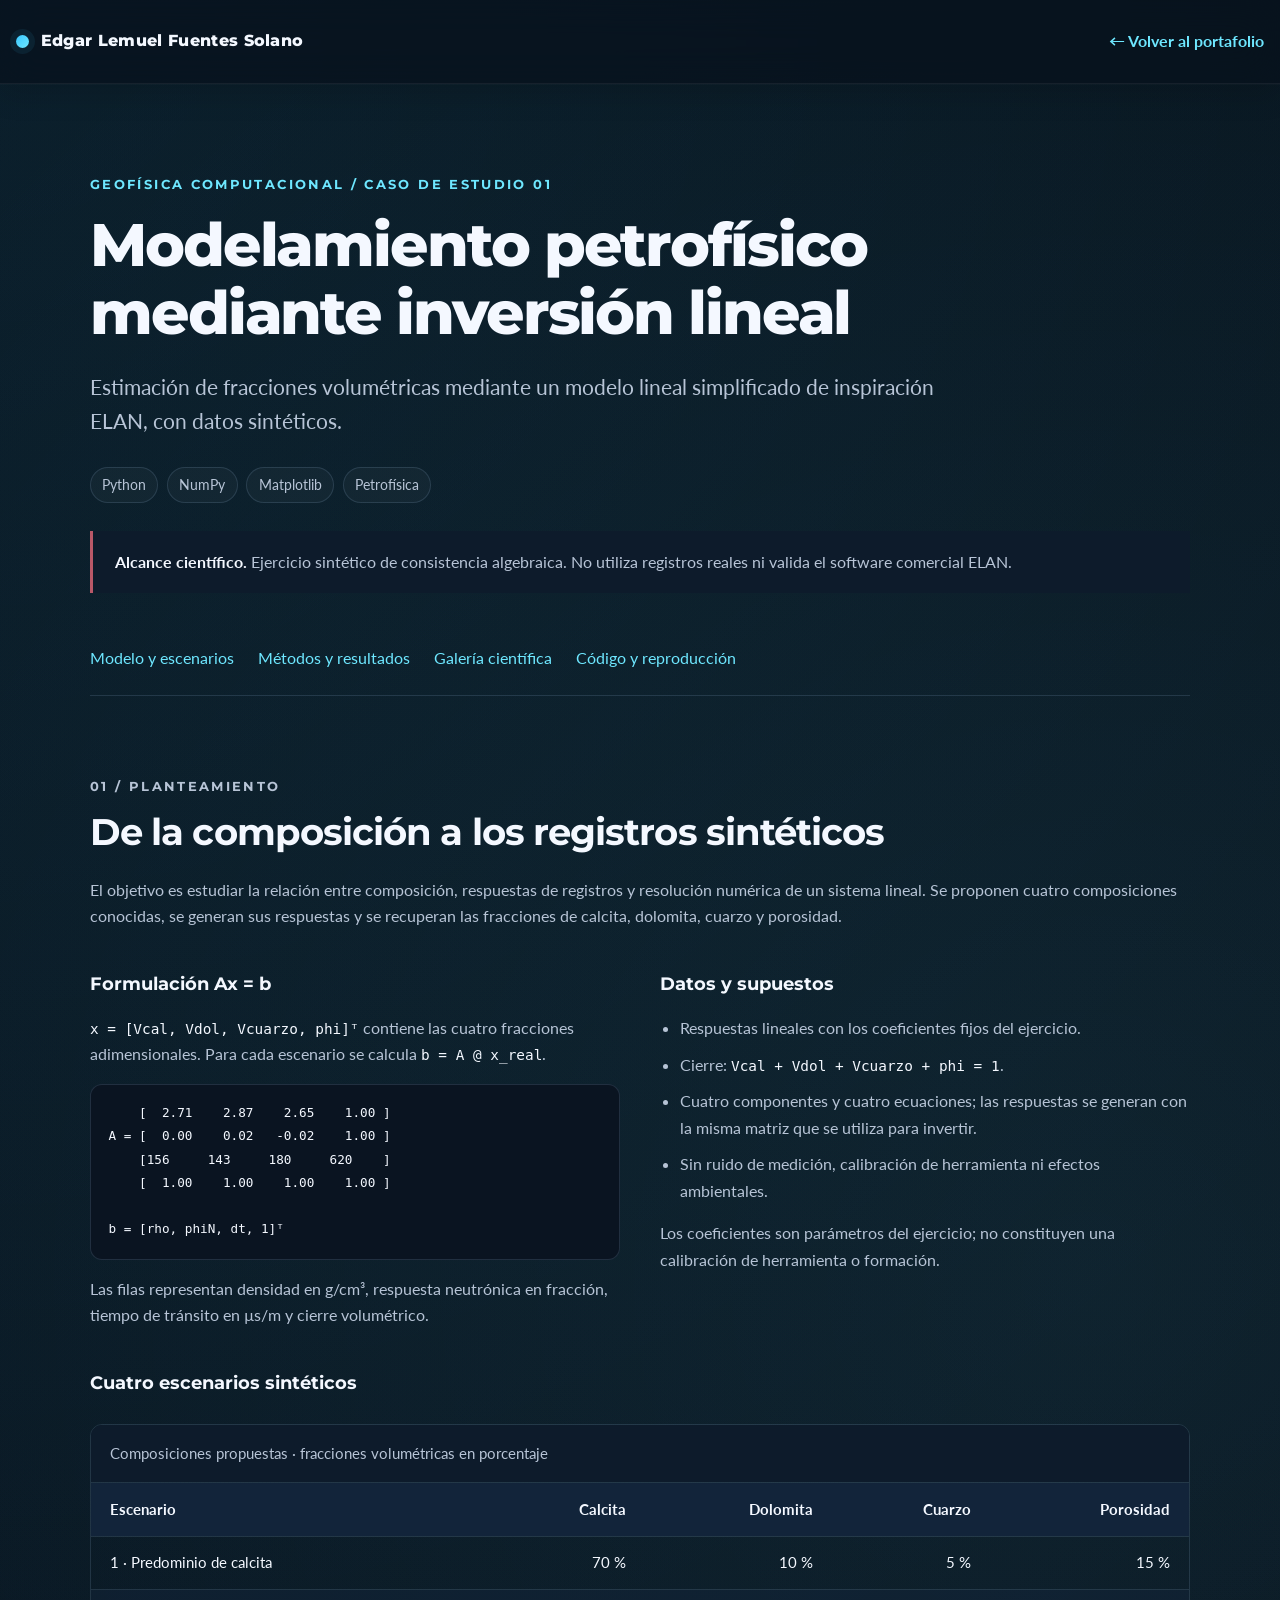
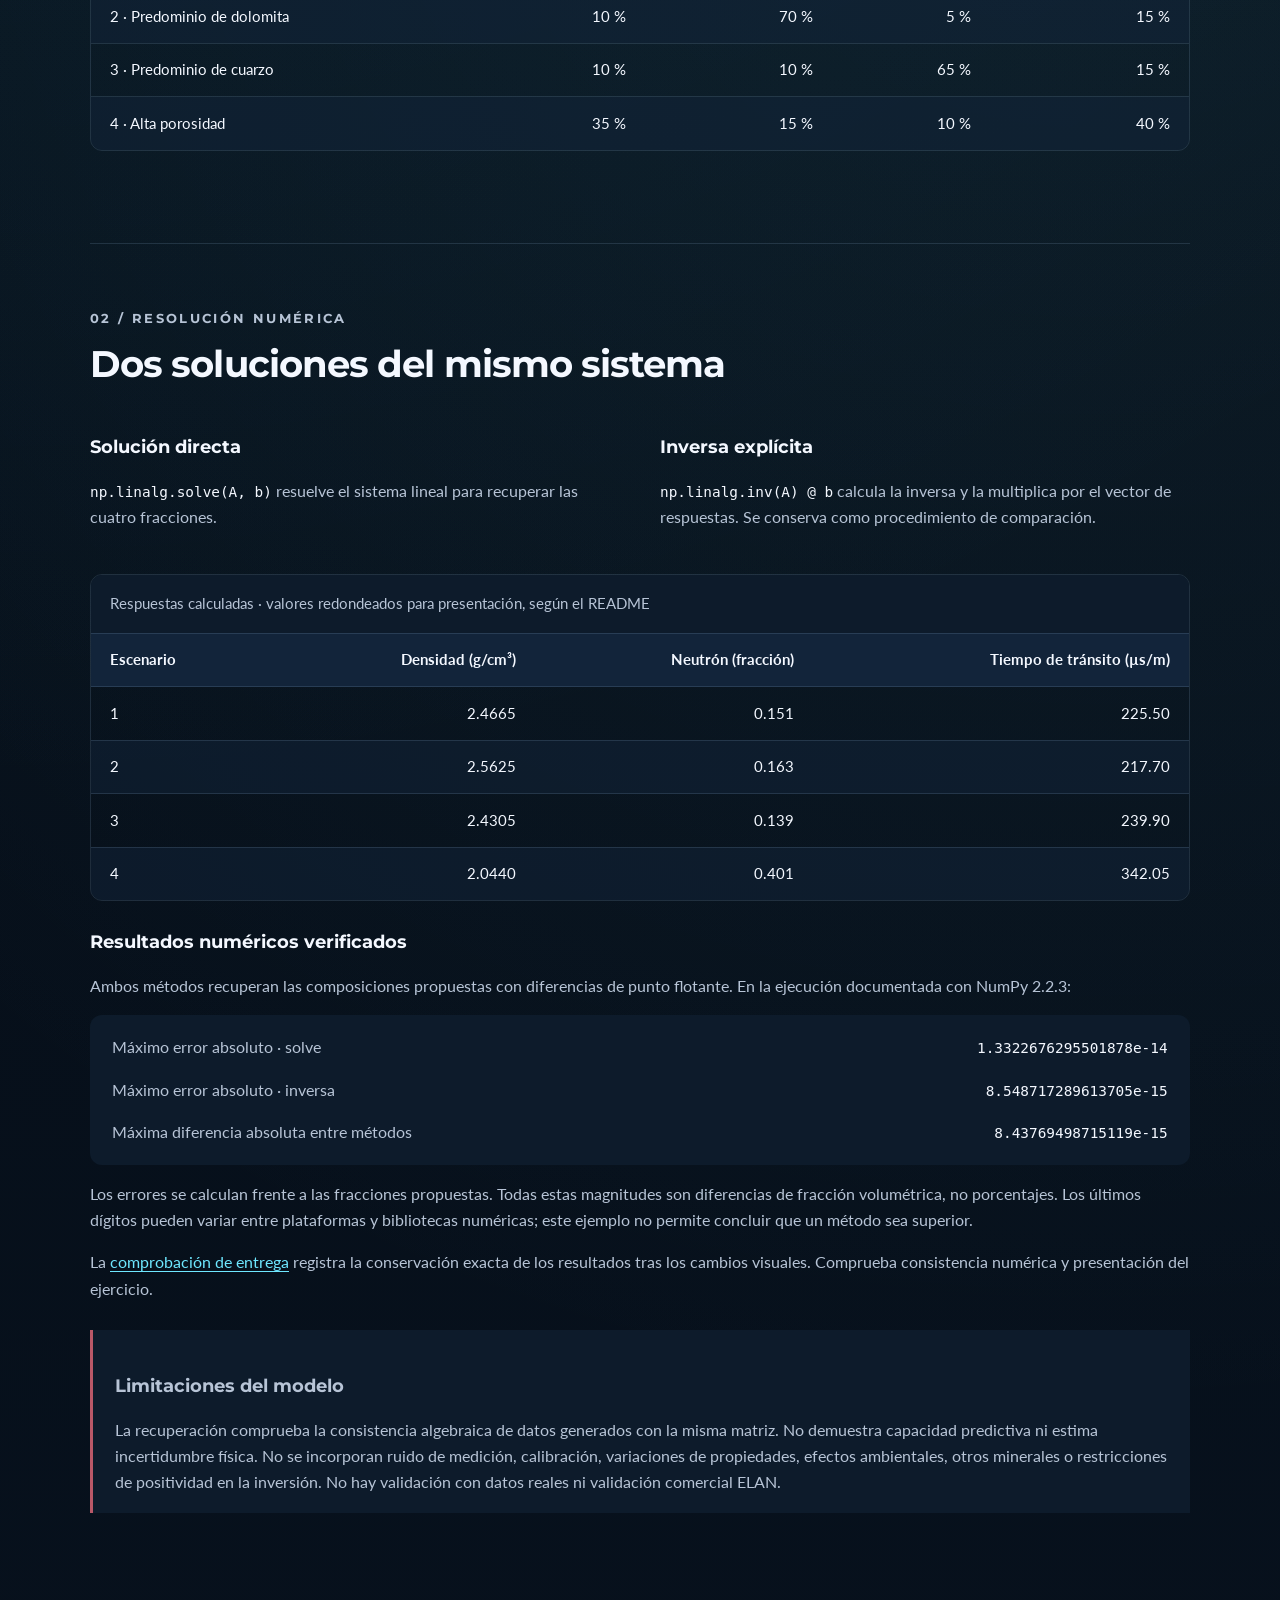
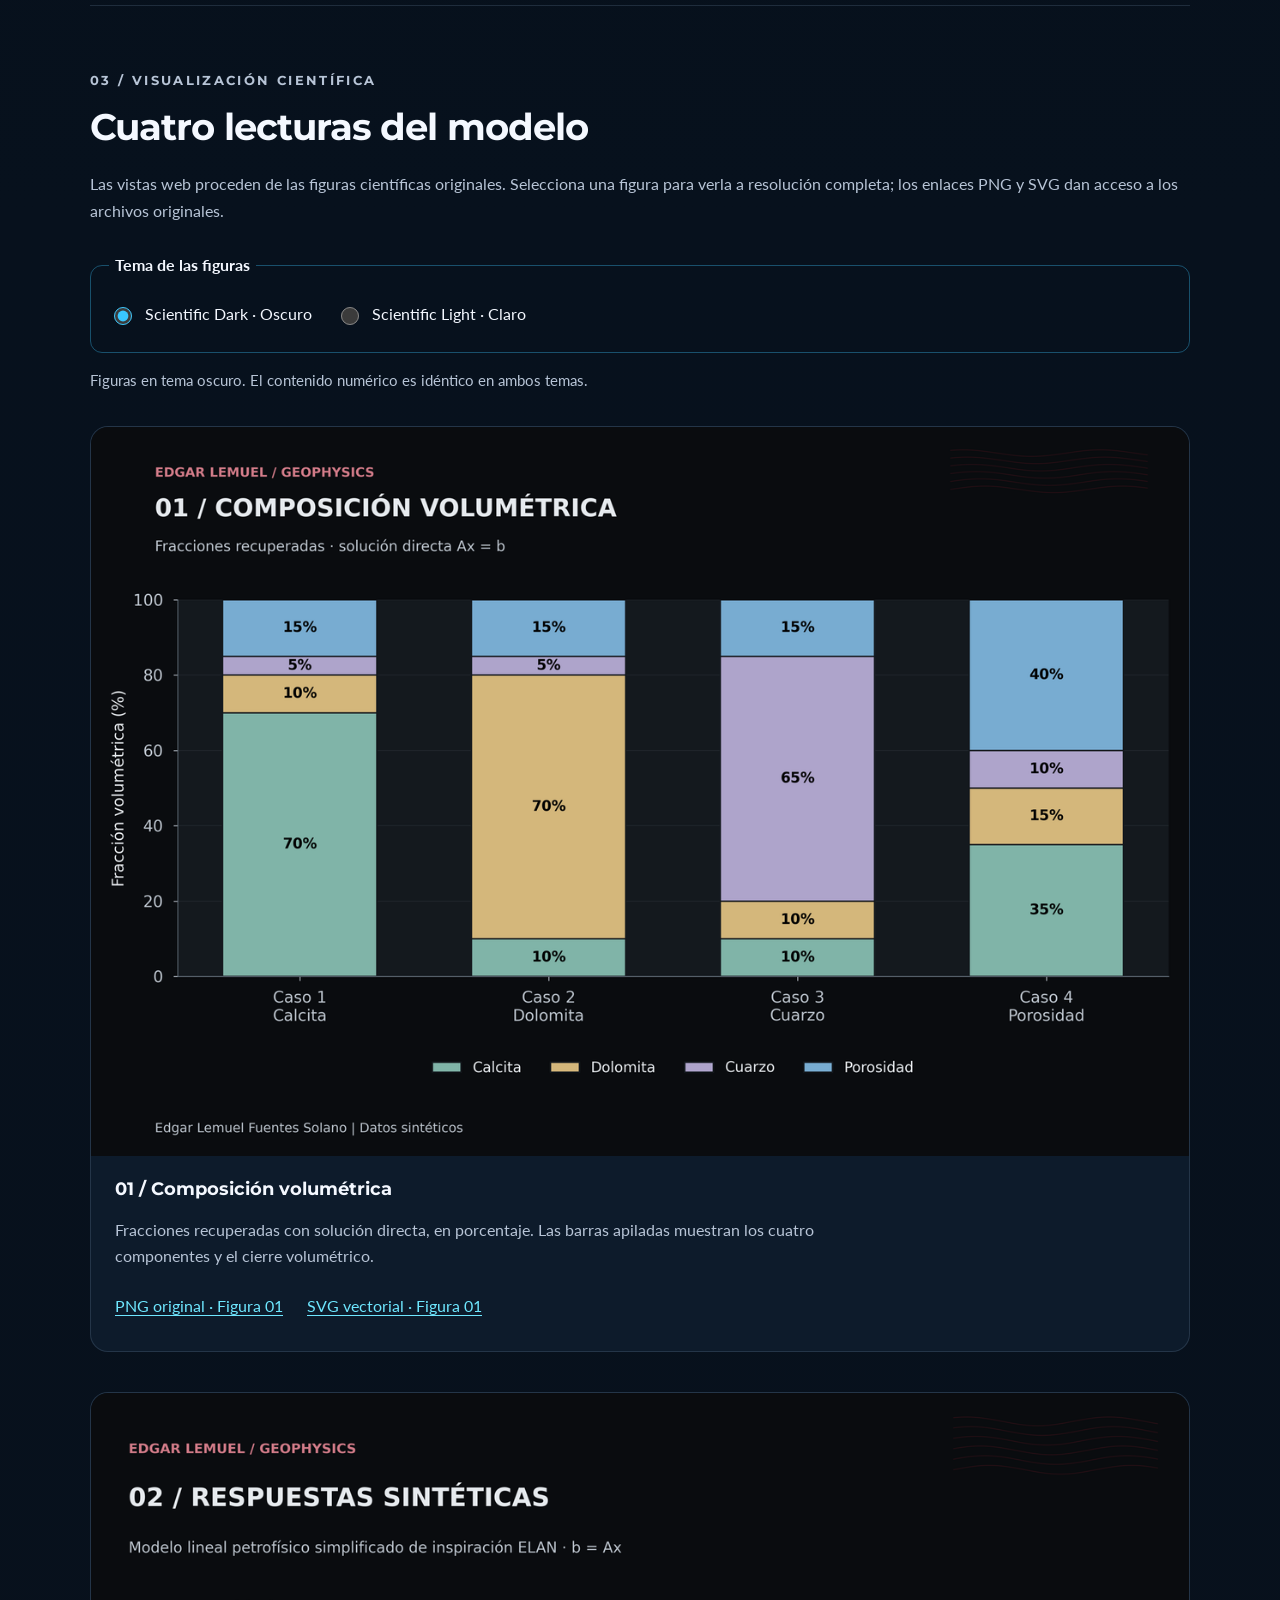
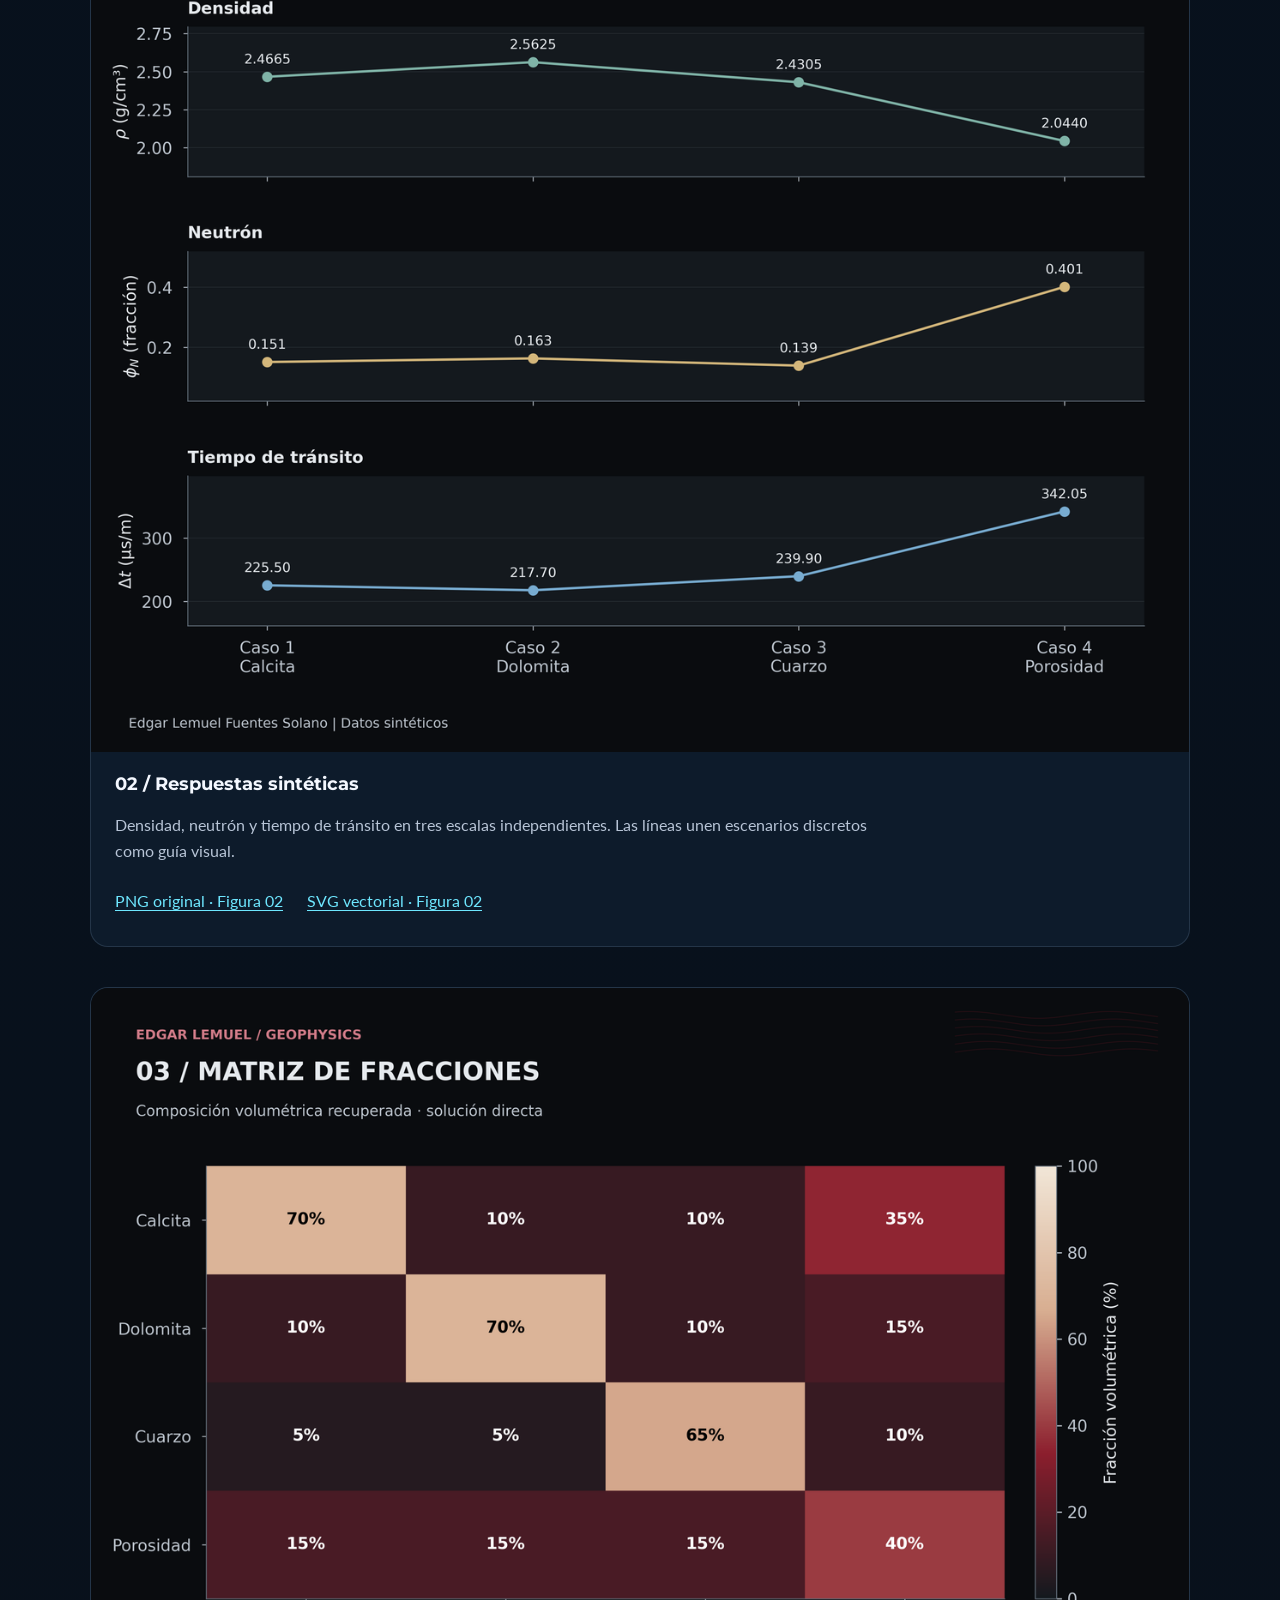
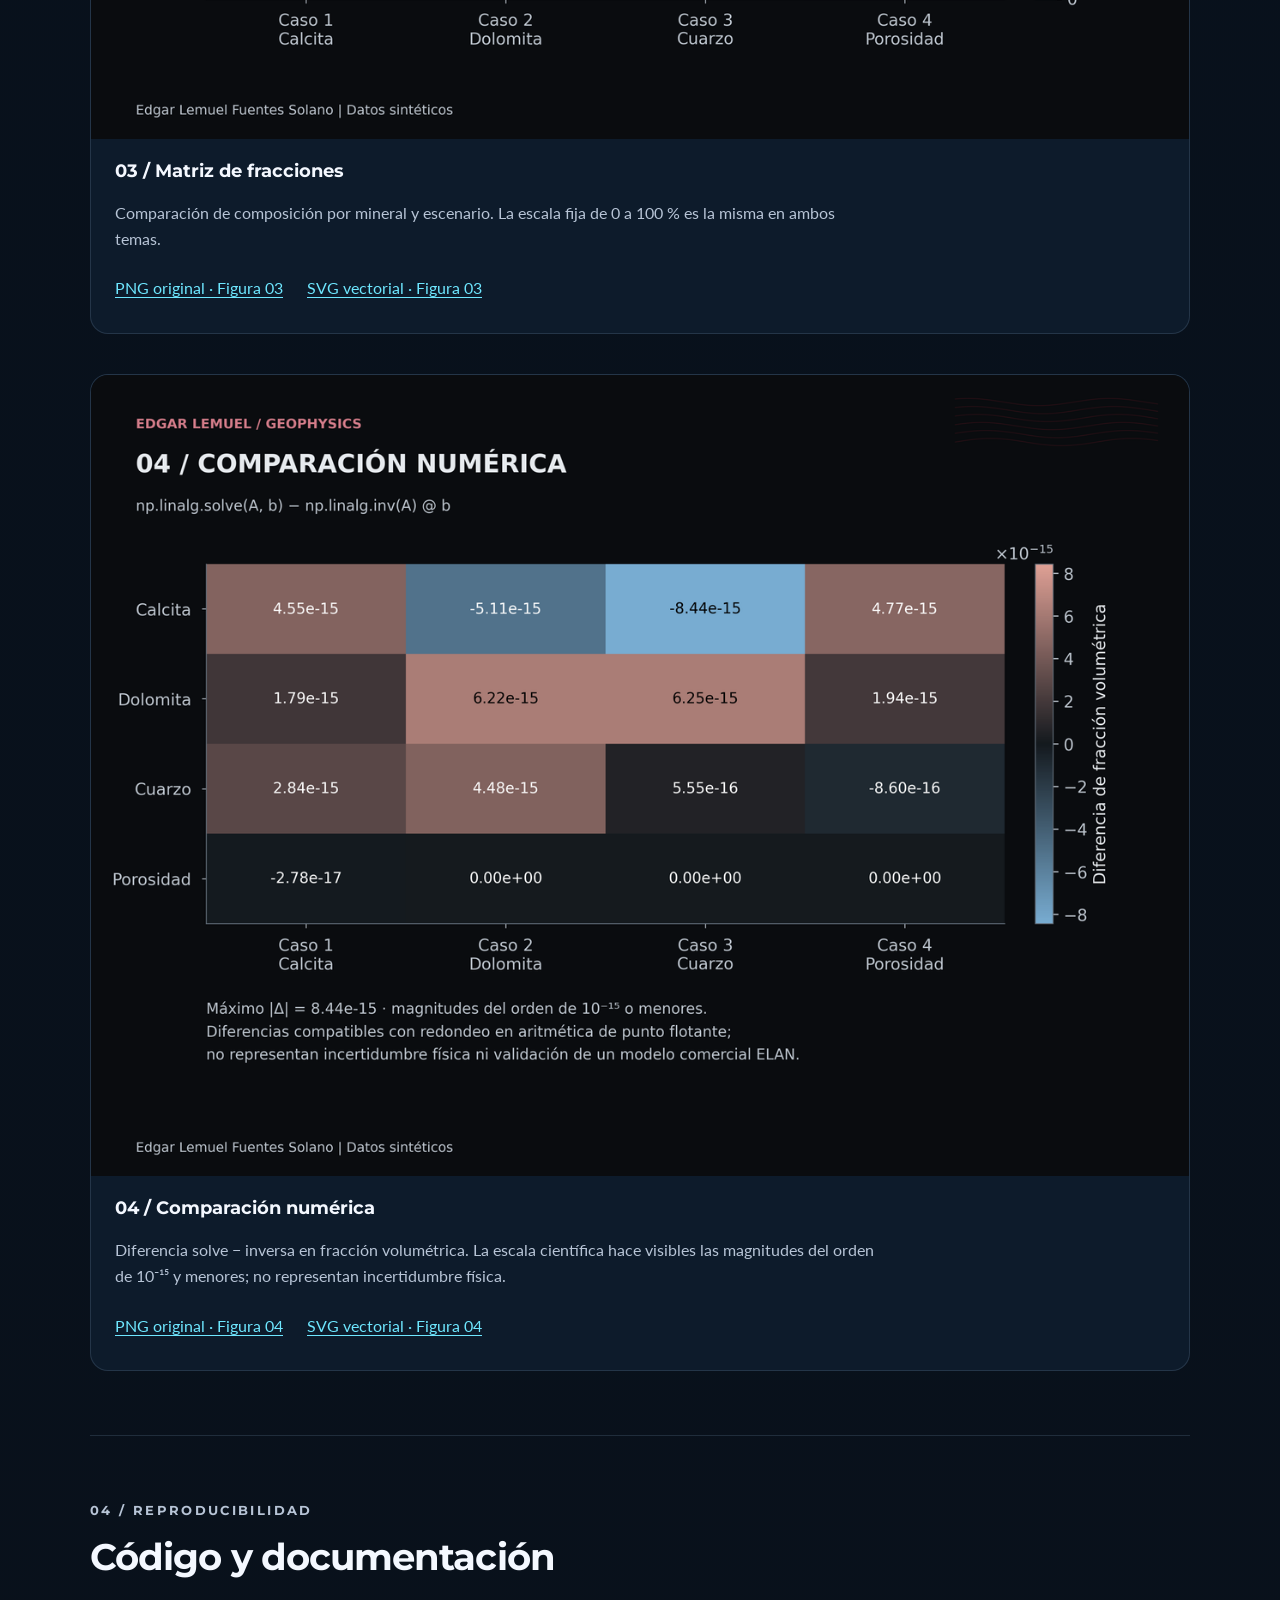
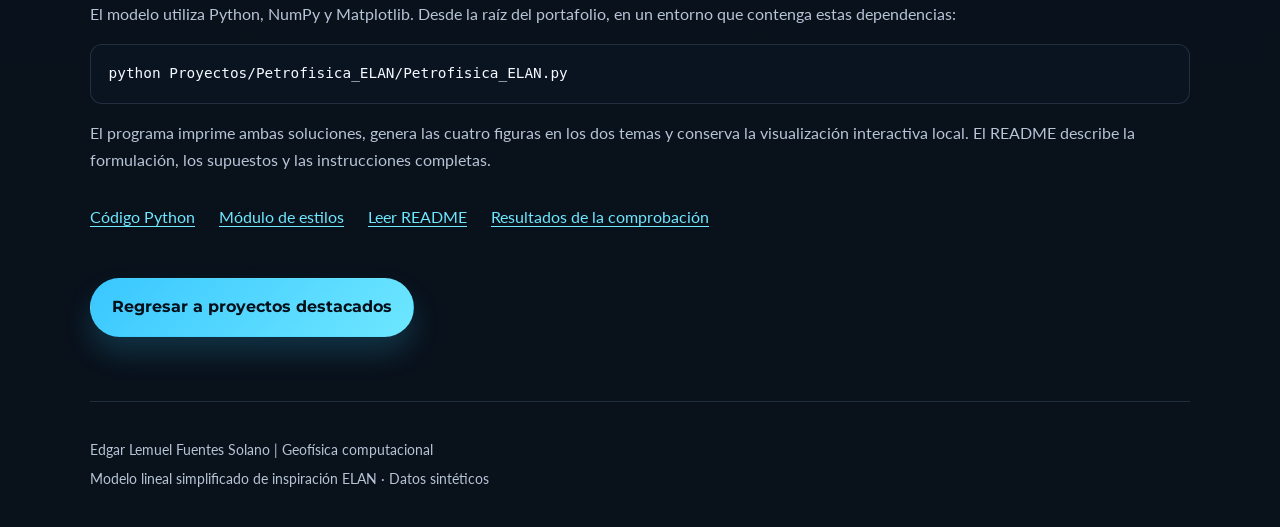
==== Proyectos/Petrofisica_ELAN/index.html @ 55cde48b "Publicacion inicial del portafolio profesional" ====
<!DOCTYPE html>
<html lang="es">
<head>
    <meta charset="UTF-8">
    <meta name="viewport" content="width=device-width, initial-scale=1.0">
    <meta name="description" content="Modelamiento petrofísico mediante inversión lineal por Edgar Lemuel Fuentes Solano: cuatro escenarios sintéticos, formulación Ax = b y comparación numérica en Python.">
    <title>Modelamiento petrofísico mediante inversión lineal | Edgar Lemuel</title>
    <link rel="preconnect" href="https://fonts.googleapis.com">
    <link rel="preconnect" href="https://fonts.gstatic.com" crossorigin>
    <link href="https://fonts.googleapis.com/css2?family=Lato:wght@400;700;900&amp;family=Montserrat:wght@500;600;700;800&amp;display=swap" rel="stylesheet">
    <link rel="stylesheet" href="../../style.css">
    <link rel="stylesheet" href="project.css">
    <script src="project.js" defer></script>
</head>
<body class="elan-page">
    <a class="elan-skip" href="#contenido">Saltar al contenido</a>
    <header class="site-header elan-header">
        <div class="site-header__inner">
            <a class="site-brand" href="../../index.html">Edgar Lemuel Fuentes Solano</a>
            <a class="elan-back" href="../../index.html#proyectos"><span aria-hidden="true">← </span>Volver al portafolio</a>
        </div>
    </header>
    <main id="contenido" class="elan-main" tabindex="-1">
        <section class="elan-intro" aria-labelledby="titulo-proyecto">
            <p class="section__eyebrow">Geofísica computacional / Caso de estudio 01</p>
            <h1 id="titulo-proyecto">Modelamiento petrofísico mediante inversión lineal</h1>
            <p class="elan-lead">Estimación de fracciones volumétricas mediante un modelo lineal simplificado de inspiración ELAN, con datos sintéticos.</p>
            <ul class="project-card__tags" aria-label="Tecnologías y disciplina">
                <li>Python</li><li>NumPy</li><li>Matplotlib</li><li>Petrofísica</li>
            </ul>
            <p class="elan-note"><strong>Alcance científico.</strong> Ejercicio sintético de consistencia algebraica. No utiliza registros reales ni valida el software comercial ELAN.</p>
            <nav class="elan-nav" aria-label="Contenido del proyecto">
                <a href="#modelo">Modelo y escenarios</a>
                <a href="#resultados">Métodos y resultados</a>
                <a href="#figuras">Galería científica</a>
                <a href="#reproducir">Código y reproducción</a>
            </nav>
        </section>

        <section class="elan-section" id="modelo" aria-labelledby="modelo-titulo">
            <p class="section__eyebrow">01 / Planteamiento</p>
            <h2 id="modelo-titulo">De la composición a los registros sintéticos</h2>
            <p>El objetivo es estudiar la relación entre composición, respuestas de registros y resolución numérica de un sistema lineal. Se proponen cuatro composiciones conocidas, se generan sus respuestas y se recuperan las fracciones de calcita, dolomita, cuarzo y porosidad.</p>
            <div class="elan-columns">
                <div>
                    <h3>Formulación Ax = b</h3>
                    <p><code>x = [Vcal, Vdol, Vcuarzo, phi]ᵀ</code> contiene las cuatro fracciones adimensionales. Para cada escenario se calcula <code>b = A @ x_real</code>.</p>
                    <div class="elan-equation" role="region" aria-label="Matriz petrofísica A y vector de respuestas b" tabindex="0">
                        <pre><code>    [  2.71    2.87    2.65    1.00 ]
A = [  0.00    0.02   -0.02    1.00 ]
    [156     143     180     620    ]
    [  1.00    1.00    1.00    1.00 ]

b = [rho, phiN, dt, 1]ᵀ</code></pre>
                    </div>
                    <p>Las filas representan densidad en g/cm³, respuesta neutrónica en fracción, tiempo de tránsito en µs/m y cierre volumétrico.</p>
                </div>
                <div>
                    <h3>Datos y supuestos</h3>
                    <ul class="elan-list">
                        <li>Respuestas lineales con los coeficientes fijos del ejercicio.</li>
                        <li>Cierre: <code>Vcal + Vdol + Vcuarzo + phi = 1</code>.</li>
                        <li>Cuatro componentes y cuatro ecuaciones; las respuestas se generan con la misma matriz que se utiliza para invertir.</li>
                        <li>Sin ruido de medición, calibración de herramienta ni efectos ambientales.</li>
                    </ul>
                    <p>Los coeficientes son parámetros del ejercicio; no constituyen una calibración de herramienta o formación.</p>
                </div>
            </div>
            <h3>Cuatro escenarios sintéticos</h3>
            <div class="elan-table-wrap" role="region" aria-label="Composiciones de los cuatro escenarios; desplazamiento horizontal disponible" tabindex="0">
                <table>
                    <caption>Composiciones propuestas · fracciones volumétricas en porcentaje</caption>
                    <thead><tr><th scope="col">Escenario</th><th scope="col">Calcita</th><th scope="col">Dolomita</th><th scope="col">Cuarzo</th><th scope="col">Porosidad</th></tr></thead>
                    <tbody>
                        <tr><th scope="row">1 · Predominio de calcita</th><td>70 %</td><td>10 %</td><td>5 %</td><td>15 %</td></tr>
                        <tr><th scope="row">2 · Predominio de dolomita</th><td>10 %</td><td>70 %</td><td>5 %</td><td>15 %</td></tr>
                        <tr><th scope="row">3 · Predominio de cuarzo</th><td>10 %</td><td>10 %</td><td>65 %</td><td>15 %</td></tr>
                        <tr><th scope="row">4 · Alta porosidad</th><td>35 %</td><td>15 %</td><td>10 %</td><td>40 %</td></tr>
                    </tbody>
                </table>
            </div>
        </section>

        <section class="elan-section" id="resultados" aria-labelledby="resultados-titulo">
            <p class="section__eyebrow">02 / Resolución numérica</p>
            <h2 id="resultados-titulo">Dos soluciones del mismo sistema</h2>
            <div class="elan-columns">
                <div><h3>Solución directa</h3><p><code>np.linalg.solve(A, b)</code> resuelve el sistema lineal para recuperar las cuatro fracciones.</p></div>
                <div><h3>Inversa explícita</h3><p><code>np.linalg.inv(A) @ b</code> calcula la inversa y la multiplica por el vector de respuestas. Se conserva como procedimiento de comparación.</p></div>
            </div>
            <div class="elan-table-wrap" role="region" aria-label="Respuestas sintéticas; desplazamiento horizontal disponible" tabindex="0">
                <table>
                    <caption>Respuestas calculadas · valores redondeados para presentación, según el README</caption>
                    <thead><tr><th scope="col">Escenario</th><th scope="col">Densidad (g/cm³)</th><th scope="col">Neutrón (fracción)</th><th scope="col">Tiempo de tránsito (µs/m)</th></tr></thead>
                    <tbody>
                        <tr><th scope="row">1</th><td>2.4665</td><td>0.151</td><td>225.50</td></tr>
                        <tr><th scope="row">2</th><td>2.5625</td><td>0.163</td><td>217.70</td></tr>
                        <tr><th scope="row">3</th><td>2.4305</td><td>0.139</td><td>239.90</td></tr>
                        <tr><th scope="row">4</th><td>2.0440</td><td>0.401</td><td>342.05</td></tr>
                    </tbody>
                </table>
            </div>
            <h3>Resultados numéricos verificados</h3>
            <p>Ambos métodos recuperan las composiciones propuestas con diferencias de punto flotante. En la ejecución documentada con NumPy 2.2.3:</p>
            <dl class="elan-numbers">
                <div><dt>Máximo error absoluto · solve</dt><dd><code>1.3322676295501878e-14</code></dd></div>
                <div><dt>Máximo error absoluto · inversa</dt><dd><code>8.548717289613705e-15</code></dd></div>
                <div><dt>Máxima diferencia absoluta entre métodos</dt><dd><code>8.43769498715119e-15</code></dd></div>
            </dl>
            <p>Los errores se calculan frente a las fracciones propuestas. Todas estas magnitudes son diferencias de fracción volumétrica, no porcentajes. Los últimos dígitos pueden variar entre plataformas y bibliotecas numéricas; este ejemplo no permite concluir que un método sea superior.</p>
            <p>La <a href="Figuras/validacion.json">comprobación de entrega</a> registra la conservación exacta de los resultados tras los cambios visuales. Comprueba consistencia numérica y presentación del ejercicio.</p>
            <aside class="elan-note" aria-labelledby="limites-titulo">
                <h3 id="limites-titulo">Limitaciones del modelo</h3>
                <p>La recuperación comprueba la consistencia algebraica de datos generados con la misma matriz. No demuestra capacidad predictiva ni estima incertidumbre física. No se incorporan ruido de medición, calibración, variaciones de propiedades, efectos ambientales, otros minerales o restricciones de positividad en la inversión. No hay validación con datos reales ni validación comercial ELAN.</p>
            </aside>
        </section>

        <section class="elan-section" id="figuras" aria-labelledby="figuras-titulo">
            <p class="section__eyebrow">03 / Visualización científica</p>
            <h2 id="figuras-titulo">Cuatro lecturas del modelo</h2>
            <p>Las vistas web proceden de las figuras científicas originales. Selecciona una figura para verla a resolución completa; los enlaces PNG y SVG dan acceso a los archivos originales.</p>
            <fieldset class="elan-theme" id="tema-figuras" hidden>
                <legend>Tema de las figuras</legend>
                <label><input type="radio" name="tema-figuras" value="oscuro" checked aria-controls="galeria-figuras"> Scientific Dark · Oscuro</label>
                <label><input type="radio" name="tema-figuras" value="claro" aria-controls="galeria-figuras"> Scientific Light · Claro</label>
            </fieldset>
            <p class="elan-status" id="estado-figuras" role="status" aria-live="polite">Figuras en tema oscuro. El contenido numérico es idéntico en ambos temas.</p>
            <div class="elan-gallery" id="galeria-figuras">
                <figure class="elan-figure" data-figure="01_composicion_volumetrica">
                    <a class="elan-figure-view" data-format="png" href="Figuras/oscuro/01_composicion_volumetrica.png" aria-label="Ampliar figura 01: composición volumétrica">
                        <img src="web/oscuro/01_composicion_volumetrica-1280.webp" srcset="web/oscuro/01_composicion_volumetrica-640.webp 640w, web/oscuro/01_composicion_volumetrica-1280.webp 1280w" sizes="(max-width: 760px) calc(100vw - 40px), 1100px" width="1280" height="851" loading="lazy" decoding="async" alt="Composición recuperada con solve: calcita dominante en el caso 1, dolomita en el 2, cuarzo en el 3 y porosidad del 40 % en el 4.">
                    </a>
                    <figcaption><h3>01 / Composición volumétrica</h3><p>Fracciones recuperadas con solución directa, en porcentaje. Las barras apiladas muestran los cuatro componentes y el cierre volumétrico.</p><div class="elan-downloads"><a data-format="png" href="Figuras/oscuro/01_composicion_volumetrica.png">PNG original · Figura 01</a><a data-format="svg" href="Figuras/oscuro/01_composicion_volumetrica.svg">SVG vectorial · Figura 01</a></div></figcaption>
                </figure>
                <figure class="elan-figure" data-figure="02_respuestas_sinteticas">
                    <a class="elan-figure-view" data-format="png" href="Figuras/oscuro/02_respuestas_sinteticas.png" aria-label="Ampliar figura 02: respuestas sintéticas">
                        <img src="web/oscuro/02_respuestas_sinteticas-1280.webp" srcset="web/oscuro/02_respuestas_sinteticas-640.webp 640w, web/oscuro/02_respuestas_sinteticas-1280.webp 1280w" sizes="(max-width: 760px) calc(100vw - 40px), 1100px" width="1280" height="1118" loading="lazy" decoding="async" alt="Tres paneles de densidad, neutrón y tiempo de tránsito sintéticos, con unidades independientes; sus valores se presentan en la tabla de respuestas calculadas.">
                    </a>
                    <figcaption><h3>02 / Respuestas sintéticas</h3><p>Densidad, neutrón y tiempo de tránsito en tres escalas independientes. Las líneas unen escenarios discretos como guía visual.</p><div class="elan-downloads"><a data-format="png" href="Figuras/oscuro/02_respuestas_sinteticas.png">PNG original · Figura 02</a><a data-format="svg" href="Figuras/oscuro/02_respuestas_sinteticas.svg">SVG vectorial · Figura 02</a></div></figcaption>
                </figure>
                <figure class="elan-figure" data-figure="03_mapa_fracciones">
                    <a class="elan-figure-view" data-format="png" href="Figuras/oscuro/03_mapa_fracciones.png" aria-label="Ampliar figura 03: matriz de fracciones">
                        <img src="web/oscuro/03_mapa_fracciones-1280.webp" srcset="web/oscuro/03_mapa_fracciones-640.webp 640w, web/oscuro/03_mapa_fracciones-1280.webp 1280w" sizes="(max-width: 760px) calc(100vw - 40px), 1100px" width="1280" height="876" loading="lazy" decoding="async" alt="Mapa de calor de las cuatro composiciones recuperadas, con porcentaje anotado en cada celda y escala fija de 0 a 100 %; corresponde a la tabla de escenarios.">
                    </a>
                    <figcaption><h3>03 / Matriz de fracciones</h3><p>Comparación de composición por mineral y escenario. La escala fija de 0 a 100 % es la misma en ambos temas.</p><div class="elan-downloads"><a data-format="png" href="Figuras/oscuro/03_mapa_fracciones.png">PNG original · Figura 03</a><a data-format="svg" href="Figuras/oscuro/03_mapa_fracciones.svg">SVG vectorial · Figura 03</a></div></figcaption>
                </figure>
                <figure class="elan-figure" data-figure="04_comparacion_numerica">
                    <a class="elan-figure-view" data-format="png" href="Figuras/oscuro/04_comparacion_numerica.png" aria-label="Ampliar figura 04: comparación numérica">
                        <img src="web/oscuro/04_comparacion_numerica-1280.webp" srcset="web/oscuro/04_comparacion_numerica-640.webp 640w, web/oscuro/04_comparacion_numerica-1280.webp 1280w" sizes="(max-width: 760px) calc(100vw - 40px), 1100px" width="1280" height="934" loading="lazy" decoding="async" alt="Diferencias de fracción volumétrica solve menos inversa, en escala divergente centrada en cero; la máxima magnitud es 8.44 por 10 elevado a menos 15, compatible con redondeo numérico.">
                    </a>
                    <figcaption><h3>04 / Comparación numérica</h3><p>Diferencia solve − inversa en fracción volumétrica. La escala científica hace visibles las magnitudes del orden de 10⁻¹⁵ y menores; no representan incertidumbre física.</p><div class="elan-downloads"><a data-format="png" href="Figuras/oscuro/04_comparacion_numerica.png">PNG original · Figura 04</a><a data-format="svg" href="Figuras/oscuro/04_comparacion_numerica.svg">SVG vectorial · Figura 04</a></div></figcaption>
                </figure>
            </div>
            <noscript>
                <p>Sin JavaScript se muestran las figuras oscuras. Puedes abrir las versiones claras directamente:</p>
                <ul class="elan-list">
                    <li><a href="Figuras/claro/01_composicion_volumetrica.png">Figura 01 · Clara</a></li>
                    <li><a href="Figuras/claro/02_respuestas_sinteticas.png">Figura 02 · Clara</a></li>
                    <li><a href="Figuras/claro/03_mapa_fracciones.png">Figura 03 · Clara</a></li>
                    <li><a href="Figuras/claro/04_comparacion_numerica.png">Figura 04 · Clara</a></li>
                </ul>
            </noscript>
        </section>

        <section class="elan-section" id="reproducir" aria-labelledby="reproducir-titulo">
            <p class="section__eyebrow">04 / Reproducibilidad</p>
            <h2 id="reproducir-titulo">Código y documentación</h2>
            <p>El modelo utiliza Python, NumPy y Matplotlib. Desde la raíz del portafolio, en un entorno que contenga estas dependencias:</p>
            <pre class="elan-command"><code>python Proyectos/Petrofisica_ELAN/Petrofisica_ELAN.py</code></pre>
            <p>El programa imprime ambas soluciones, genera las cuatro figuras en los dos temas y conserva la visualización interactiva local. El README describe la formulación, los supuestos y las instrucciones completas.</p>
            <div class="elan-downloads elan-resources">
                <a href="Petrofisica_ELAN.py" download>Código Python</a>
                <a href="helioforge_style.py" download>Módulo de estilos</a>
                <a href="README.md">Leer README</a>
                <a href="Figuras/validacion.json">Resultados de la comprobación</a>
            </div>
            <a class="hero__button hero__button--primary elan-return" href="../../index.html#proyectos">Regresar a proyectos destacados</a>
        </section>
    </main>
    <footer class="elan-footer"><p>Edgar Lemuel Fuentes Solano | Geofísica computacional</p><p>Modelo lineal simplificado de inspiración ELAN · Datos sintéticos</p></footer>
</body>
</html>
---- style.css ----
:root {
	--bg-primary: #07111d;
	--bg-secondary: #0d1b2b;
	--bg-elevated: #12243a;
	--bg-card: rgba(13, 27, 43, 0.82);
	--bg-card-strong: rgba(18, 36, 58, 0.94);
	--text-primary: #f4f8ff;
	--text-secondary: #b7c4d6;
	--text-muted: #8a97aa;
	--accent: #39c7ff;
	--accent-strong: #6ee7ff;
	--accent-soft: rgba(57, 199, 255, 0.14);
	--border-color: rgba(140, 170, 205, 0.18);
	--border-strong: rgba(57, 199, 255, 0.35);
	--shadow-sm: 0 10px 24px rgba(0, 0, 0, 0.18);
	--shadow-md: 0 18px 45px rgba(0, 0, 0, 0.26);
	--shadow-lg: 0 26px 70px rgba(0, 0, 0, 0.34);
	--radius-sm: 12px;
	--radius-md: 18px;
	--radius-lg: 26px;
	--container-width: 1280px;
	--header-height: 84px;
	--section-gap: clamp(4rem, 8vw, 7rem);
} 

* {
	box-sizing: border-box;
}

html {
	scroll-behavior: smooth;
	color-scheme: dark;
}

body {
	margin: 0;
	font-family: 'Lato', sans-serif;
	background:
		radial-gradient(circle at top left, rgba(57, 199, 255, 0.10), transparent 28%),
		radial-gradient(circle at 85% 15%, rgba(110, 231, 255, 0.08), transparent 24%),
		linear-gradient(180deg, #050b13 0%, var(--bg-primary) 40%, #09111b 100%);
	color: var(--text-primary);
	line-height: 1.65;
	overflow-x: hidden;
	text-rendering: optimizeLegibility;
	-webkit-font-smoothing: antialiased;
}

img {
	max-width: 100%;
	display: block;
}

a {
	color: inherit;
	text-decoration: none;
}

button,
input,
select,
textarea {
	font: inherit;
}

::selection {
	background: rgba(57, 199, 255, 0.28);
	color: var(--text-primary);
}

/* Scrollbar discreto para navegadores compatibles */
* {
	scrollbar-width: thin;
	scrollbar-color: rgba(57, 199, 255, 0.45) rgba(255, 255, 255, 0.04);
}

*::-webkit-scrollbar {
	width: 10px;
	height: 10px;
}

*::-webkit-scrollbar-track {
	background: rgba(255, 255, 255, 0.04);
}

*::-webkit-scrollbar-thumb {
	background: linear-gradient(180deg, rgba(57, 199, 255, 0.45), rgba(110, 231, 255, 0.35));
	border-radius: 999px;
	border: 2px solid rgba(8, 16, 27, 0.9);
}

/* Contenedor general y anclajes */
.site-header__inner,
.hero__content,
.section__header,
.about__card,
.services__grid,
.projects__grid,
.tech__grid,
.workflow,
.cta__content,
.contact__grid,
.site-footer__inner {
	width: min(100% - 2rem, var(--container-width));
	margin-inline: auto;
}

section[id],
header[id],
footer[id] {
	scroll-margin-top: calc(var(--header-height) + 1.5rem);
}

.section {
	padding-block: var(--section-gap);
}

.section__header {
	display: grid;
	gap: 0.75rem;
	margin-bottom: 2rem;
}

.section__eyebrow,
.hero__eyebrow {
	margin: 0;
	font-family: 'Montserrat', sans-serif;
	font-size: 0.82rem;
	font-weight: 700;
	letter-spacing: 0.18em;
	text-transform: uppercase;
	color: var(--accent-strong);
}

.section__title,
.hero__title,
.cta__title {
	margin: 0;
	font-family: 'Montserrat', sans-serif;
	line-height: 1.05;
	letter-spacing: -0.03em;
}

.section__title {
	font-size: clamp(2rem, 4vw, 3.1rem);
}

.section__description {
	margin: 0;
	max-width: 70ch;
	color: var(--text-secondary);
	font-size: 1.02rem;
}

/* Header moderno y sticky */
.site-header {
	position: sticky;
	top: 0;
	z-index: 1000;
	min-height: var(--header-height);
	display: flex;
	align-items: center;
	background: rgba(7, 17, 29, 0.72);
	border-bottom: 1px solid rgba(255, 255, 255, 0.06);
	backdrop-filter: blur(18px);
	-webkit-backdrop-filter: blur(18px);
	box-shadow: 0 1px 0 rgba(255, 255, 255, 0.02), 0 10px 30px rgba(0, 0, 0, 0.14);
} 

.site-header__inner {
	display: flex;
	align-items: center;
	justify-content: space-between;
	gap: 1.25rem;
}

.site-brand {
	display: inline-flex;
	align-items: center;
	gap: 0.75rem;
	font-family: 'Montserrat', sans-serif;
	font-size: 1rem;
	font-weight: 800;
	letter-spacing: 0.02em;
	color: var(--text-primary);
	white-space: nowrap;
}

.site-brand::before {
	content: '';
	width: 0.8rem;
	height: 0.8rem;
	border-radius: 999px;
	background: linear-gradient(135deg, var(--accent), var(--accent-strong));
	box-shadow: 0 0 0 6px rgba(57, 199, 255, 0.08);
}

.site-nav {
	flex: 1;
	display: flex;
	justify-content: center;
}

.site-nav__list {
	display: flex;
	align-items: center;
	justify-content: center;
	gap: 1.4rem;
	list-style: none;
	padding: 0;
	margin: 0;
	flex-wrap: wrap;
}

.site-nav__link,
.site-footer__link,
.hero__social-link {
	position: relative;
	color: var(--text-secondary);
	transition: color 0.3s ease, transform 0.3s ease, opacity 0.3s ease;
}

.site-nav__link {
	display: inline-flex;
	align-items: center;
	padding-block: 0.3rem;
	font-family: 'Lato', sans-serif;
	font-size: 0.96rem;
	font-weight: 700;
}

.site-nav__link::after {
	content: '';
	position: absolute;
	left: 0;
	bottom: -0.22rem;
	width: 100%;
	height: 2px;
	background: linear-gradient(90deg, var(--accent), var(--accent-strong));
	transform: scaleX(0);
	transform-origin: left;
	transition: transform 0.3s ease;
}

.site-nav__link:hover,
.site-nav__link:focus-visible,
.site-footer__link:hover,
.site-footer__link:focus-visible,
.hero__social-link:hover,
.hero__social-link:focus-visible {
	color: var(--text-primary);
}

.site-nav__link:hover::after,
.site-nav__link:focus-visible::after {
	transform: scaleX(1);
}

.site-header__cta,
.hero__button,
.cta__button,
.contact-form__submit,
.project-card__button,
.service-card__link {
	display: inline-flex;
	align-items: center;
	justify-content: center;
	gap: 0.55rem;
	border-radius: 999px;
	border: 1px solid transparent;
	cursor: pointer;
	transition: transform 0.3s ease, box-shadow 0.3s ease, background-color 0.3s ease, border-color 0.3s ease, color 0.3s ease;
}

.site-header__cta {
	padding: 0.85rem 1.2rem;
	font-family: 'Montserrat', sans-serif;
	font-size: 0.93rem;
	font-weight: 800;
	color: #04111e;
	background: linear-gradient(135deg, var(--accent), var(--accent-strong));
	box-shadow: 0 10px 22px rgba(57, 199, 255, 0.22);
}

.site-header__cta:hover,
.site-header__cta:focus-visible {
	transform: translateY(-2px);
	box-shadow: 0 14px 26px rgba(57, 199, 255, 0.28);
}

.site-header__cta:focus-visible,
.site-nav__link:focus-visible,
.hero__button:focus-visible,
.cta__button:focus-visible,
.contact-form__submit:focus-visible,
.project-card__button:focus-visible,
.service-card__link:focus-visible,
.contact-links__link:focus-visible,
.site-footer__link:focus-visible,
.hero__social-link:focus-visible,
.contact-form__input:focus-visible,
.contact-form__select:focus-visible,
.contact-form__textarea:focus-visible {
	outline: 2px solid var(--accent-strong);
	outline-offset: 3px;
}

/* Hero con presencia visual fuerte */
.hero {
	position: relative;
	min-height: min(100vh - var(--header-height), 980px);
	display: grid;
	align-items: center;
	padding-block: clamp(4rem, 8vw, 7rem);
	overflow: hidden;
}

.hero::before,
.hero::after {
	content: '';
	position: absolute;
	inset: auto;
	border-radius: 999px;
	pointer-events: none;
	filter: blur(0px);
}

.hero::before {
	width: 32rem;
	height: 32rem;
	right: -10rem;
	top: 6rem;
	background: radial-gradient(circle, rgba(57, 199, 255, 0.18), transparent 68%);
}

.hero::after {
	width: 24rem;
	height: 24rem;
	left: -8rem;
	bottom: 1rem;
	background: radial-gradient(circle, rgba(110, 231, 255, 0.12), transparent 68%);
}

.hero__content {
	position: relative;
	display: grid;
	gap: 1.4rem;
	max-width: 72rem;
	z-index: 1;
}


.hero__title {
    max-width: 19ch;
    font-size: clamp(2.7rem, 5.2vw, 4.9rem);
    line-height: 1.08;
}
 

.hero__subtitle {
	max-width: 64ch;
	margin: 0;
	color: var(--text-secondary);
	font-size: clamp(1.05rem, 1.5vw, 1.22rem);
	line-height: 1.8;
}

.hero__actions,
.project-card__actions {
	display: flex;
	flex-wrap: wrap;
	gap: 0.9rem;
}

.hero__button,
.project-card__button,
.service-card__link,
.cta__button,
.contact-form__submit {
	font-family: 'Montserrat', sans-serif;
	font-weight: 700;
}

.hero__button {
	padding: 0.95rem 1.3rem;
}

.hero__button--primary,
.cta__button,
.contact-form__submit {
	color: #05101b;
	background: linear-gradient(135deg, var(--accent), var(--accent-strong));
	box-shadow: 0 16px 28px rgba(57, 199, 255, 0.18);
}

.hero__button--secondary,
.hero__button--tertiary,
.project-card__button,
.service-card__link,
.contact-links__link {
	color: var(--text-primary);
	background: rgba(255, 255, 255, 0.03);
	border-color: rgba(255, 255, 255, 0.08);
}

.hero__button--secondary {
	background: rgba(57, 199, 255, 0.08);
	border-color: var(--border-strong);
}

.hero__button--tertiary {
	background: transparent;
	border-color: rgba(255, 255, 255, 0.14);
}

.hero__button:hover,
.hero__button:focus-visible,
.cta__button:hover,
.cta__button:focus-visible,
.contact-form__submit:hover,
.contact-form__submit:focus-visible,
.project-card__button:hover,
.project-card__button:focus-visible,
.service-card__link:hover,
.service-card__link:focus-visible,
.contact-links__link:hover,
.contact-links__link:focus-visible {
	transform: translateY(-4px);
}

.hero__button--primary:hover,
.hero__button--secondary:hover,
.hero__button--tertiary:hover {
	box-shadow: 0 16px 30px rgba(0, 0, 0, 0.22);
}

.hero__social {
	display: flex;
	flex-wrap: wrap;
	gap: 1rem;
	padding-top: 0.35rem;
}

.hero__social-link {
	padding-bottom: 0.1rem;
	font-weight: 700;
}

/* Sección sobre mí */
.about__card,
.experience__card {
	max-width: 78ch;
	margin-inline: auto;
	padding: clamp(1.4rem, 3vw, 2rem);
	border-radius: var(--radius-lg);
	background: linear-gradient(180deg, rgba(18, 36, 58, 0.72), rgba(13, 27, 43, 0.9));
	border: 1px solid var(--border-color);
	box-shadow: var(--shadow-sm);
}

.about__card p,
.experience__card p {
	margin: 0;
	color: var(--text-secondary);
	font-size: 1.03rem;
	line-height: 1.85;
}

.about__card p + p,
.experience__card p + p {
	margin-top: 1rem;
}

/* Tarjetas de servicios */
.services__grid,
.projects__grid,
.tech__grid {
	display: grid;
	gap: 1.25rem;
}

.services__grid {
	grid-template-columns: repeat(auto-fit, minmax(250px, 1fr));
}

.service-card,
.tech-group,
.project-card,
.workflow__item {
	position: relative;
	border-radius: var(--radius-lg);
	border: 1px solid var(--border-color);
	box-shadow: var(--shadow-sm);
	transition: transform 0.3s ease, box-shadow 0.3s ease, border-color 0.3s ease, background-color 0.3s ease;
}

.service-card {
	padding: 1.4rem;
	background: linear-gradient(180deg, rgba(18, 36, 58, 0.92), rgba(13, 27, 43, 0.94));
	overflow: hidden;
} 

.project-card__media {
	position: relative;
	display: grid;
	place-items: center;
	margin: 0 0 1rem;
	aspect-ratio: 16 / 10;
	overflow: hidden;
	background: linear-gradient(135deg, rgba(57, 199, 255, 0.14), rgba(110, 231, 255, 0.06));
	border: 1px solid rgba(255, 255, 255, 0.06);
	border-radius: 14px;
}

.service-card::before,
.project-card::before,
.tech-group::before {
	content: '';
	position: absolute;
	inset: 0;
	border-radius: inherit;
	padding: 1px;
	background: linear-gradient(135deg, rgba(57, 199, 255, 0.3), transparent 45%, rgba(110, 231, 255, 0.2));
	mask: linear-gradient(#fff 0 0) content-box, linear-gradient(#fff 0 0);
	-webkit-mask: linear-gradient(#fff 0 0) content-box, linear-gradient(#fff 0 0);
	-webkit-mask-composite: xor;
	mask-composite: exclude;
	pointer-events: none;
}

.service-card:hover,
.project-card:hover,
.tech-group:hover,
.workflow__item:hover {
	transform: translateY(-4px);
	border-color: rgba(57, 199, 255, 0.28);
	box-shadow: var(--shadow-md);
}

.service-card__title,
.project-card__title,
.tech-group__title,
.workflow__title {
	margin: 0;
	font-family: 'Montserrat', sans-serif;
	line-height: 1.2;
	letter-spacing: -0.02em;
}

.service-card__title {
	font-size: 1.2rem;
}

.service-card__text,
.project-card__text,
.workflow__text {
	margin: 0;
	color: var(--text-secondary);
}

.service-card__text {
	margin-top: 0.8rem;
}

.service-card__list,
.project-card__tags,
.tech-group__list {
	display: flex;
	flex-wrap: wrap;
	gap: 0.55rem;
	list-style: none;
	padding: 0;
	margin: 1rem 0 0;
}

.service-card__list li,
.project-card__tags li,
.tech-group__list li {
	display: inline-flex;
	align-items: center;
	border-radius: 999px;
	border: 1px solid rgba(140, 170, 205, 0.18);
	color: var(--text-secondary);
	background: rgba(255, 255, 255, 0.03);
	transition: transform 0.3s ease, background-color 0.3s ease, border-color 0.3s ease, color 0.3s ease;
}

.service-card__list li {
	padding: 0.35rem 0.65rem;
	font-size: 0.92rem;
}

.project-card__tags li,
.tech-group__list li {
	padding: 0.35rem 0.7rem;
	font-size: 0.88rem;
}

.service-card__list li:hover,
.project-card__tags li:hover,
.tech-group__list li:hover {
	transform: translateY(-2px);
	color: var(--text-primary);
	border-color: rgba(57, 199, 255, 0.32);
	background: rgba(57, 199, 255, 0.1);
}

.service-card__link {
	margin-top: 1.25rem;
	padding: 0.8rem 1rem;
	width: fit-content;
	color: var(--accent-strong);
	border-color: rgba(57, 199, 255, 0.24);
	background: rgba(57, 199, 255, 0.06);
}

/* Proyectos destacados */
.projects__grid {
	display: grid;
	grid-template-columns: repeat(3, minmax(0, 1fr));
	gap: 1.25rem;
}

.project-card {
	display: grid;
	grid-template-rows: auto 1fr;
	overflow: hidden;
	background: linear-gradient(180deg, rgba(18, 36, 58, 0.9), rgba(13, 27, 43, 0.98));
}

.project-card__media {
	margin: 0 0 1rem;
	aspect-ratio: 16 / 10;
	overflow: hidden;
	background: linear-gradient(135deg, rgba(57, 199, 255, 0.14), rgba(110, 231, 255, 0.06));
}

.project-card__image {
	width: 100%;
	height: 100%;
	object-fit: cover;
	transition: transform 0.5s ease, filter 0.5s ease;
}

/* La portada científica se muestra completa, sin recortes ni zoom. */
.project-card--petrofisica .project-card__media {
	background: #0a0c0f;
}

.project-card--petrofisica .project-card__media picture {
	display: block;
	width: 100%;
}

.project-card--petrofisica .project-card__image {
	height: auto;
	object-fit: contain;
}

.project-card.project-card--petrofisica:hover .project-card__image {
	transform: none;
	filter: none;
}

.project-card--petrofisica .project-card__media:focus-visible {
	outline: 3px solid var(--accent-strong);
	outline-offset: -4px;
}

.project-card:hover .project-card__image {
	transform: scale(1.04);
	filter: saturate(1.06);
}

.project-card__body {
	display: grid;
	gap: 1rem;
	padding: 1.35rem;
}

.project-card__title {
	font-size: 1.25rem;
}

.project-card__actions {
	margin-top: 0.2rem;
}

.project-card__button {
	padding: 0.76rem 1rem;
	background: rgba(255, 255, 255, 0.03);
	border-color: rgba(255, 255, 255, 0.08);
}

.project-card__button:first-child {
	color: #06101a;
	background: linear-gradient(135deg, var(--accent), var(--accent-strong));
	border-color: transparent;
}

/* Tecnologías y herramientas */
.tech__grid {
	grid-template-columns: repeat(auto-fit, minmax(200px, 1fr));
}

.tech-group {
	padding: 1.3rem;
	background: linear-gradient(180deg, rgba(18, 36, 58, 0.86), rgba(13, 27, 43, 0.94));
}

.tech-group__title {
	font-size: 1.05rem;
}

.tech-group__list {
	margin-top: 0.9rem;
}

/* Experiencia y proceso de trabajo */
.experience__card {
	max-width: 80ch;
}

.workflow__list {
	position: relative;
	display: grid;
	grid-template-columns: repeat(4, minmax(0, 1fr));
	gap: 1rem;
	list-style: none;
	padding: 0;
	margin: 0;
}

.workflow__list::before {
	content: '';
	position: absolute;
	top: 2.2rem;
	left: 6%;
	right: 6%;
	height: 1px;
	background: linear-gradient(90deg, transparent, rgba(57, 199, 255, 0.4), transparent);
}

.workflow__item {
	position: relative;
	padding: 1.5rem;
	background: linear-gradient(180deg, rgba(18, 36, 58, 0.88), rgba(13, 27, 43, 0.95));
}

.workflow__item::before {
	content: '';
	position: absolute;
	top: -0.65rem;
	left: 1.5rem;
	width: 1.2rem;
	height: 1.2rem;
	border-radius: 50%;
	background: linear-gradient(135deg, var(--accent), var(--accent-strong));
	box-shadow: 0 0 0 8px rgba(57, 199, 255, 0.08);
}

.workflow__title {
	font-size: 1.05rem;
	margin-top: 1.2rem;
}

.workflow__text {
	margin-top: 0.7rem;
}

/* CTA destacada */
.cta {
	padding-block: clamp(3.5rem, 7vw, 5rem);
}

.cta__content {
	padding: clamp(2rem, 4vw, 3rem);
	border-radius: calc(var(--radius-lg) + 6px);
	text-align: center;
	background:
		linear-gradient(180deg, rgba(57, 199, 255, 0.10), rgba(18, 36, 58, 0.92)),
		linear-gradient(135deg, rgba(57, 199, 255, 0.07), rgba(110, 231, 255, 0.05));
	border: 1px solid rgba(57, 199, 255, 0.18);
	box-shadow: var(--shadow-md);
}

.cta__title {
	max-width: 18ch;
	margin-inline: auto;
	font-size: clamp(2rem, 4vw, 3.2rem);
}

.cta__text {
	max-width: 60ch;
	margin: 1rem auto 0;
	color: var(--text-secondary);
	font-size: 1.05rem;
}

.cta__button {
	margin-top: 1.5rem;
	padding: 0.95rem 1.35rem;
}

/* Contacto con formulario profesional */
.contact__grid {
	display: grid;
	grid-template-columns: minmax(0, 1.4fr) minmax(280px, 0.8fr);
	gap: 1.25rem;
	align-items: start;
}

.contact-form,
.contact-links {
	border-radius: var(--radius-lg);
	border: 1px solid var(--border-color);
	background: linear-gradient(180deg, rgba(18, 36, 58, 0.88), rgba(13, 27, 43, 0.96));
	box-shadow: var(--shadow-sm);
}

.contact-form {
	padding: clamp(1.4rem, 3vw, 2rem);
	display: grid;
	gap: 1rem;
}

.contact-form__group {
	display: grid;
	gap: 0.5rem;
}

.contact-form__label {
	color: var(--text-secondary);
	font-size: 0.96rem;
	font-weight: 700;
}

.contact-form__input,
.contact-form__select,
.contact-form__textarea {
	width: 100%;
	border-radius: 14px;
	border: 1px solid rgba(140, 170, 205, 0.18);
	background: rgba(5, 13, 23, 0.7);
	color: var(--text-primary);
	padding: 0.95rem 1rem;
	transition: border-color 0.3s ease, box-shadow 0.3s ease, background-color 0.3s ease, transform 0.3s ease;
	} 

.contact-form__input:focus,
.contact-form__select:focus,
.contact-form__textarea:focus {
	border-color: rgba(57, 199, 255, 0.72);
	box-shadow: 0 0 0 4px rgba(57, 199, 255, 0.12);
	outline: none;
}

.contact-form__submit {
	justify-self: start;
	padding: 0.92rem 1.25rem;
}

.contact-links {
	padding: 1.4rem;
}

.contact-links__title {
	margin: 0;
	font-family: 'Montserrat', sans-serif;
	font-size: 1.1rem;
}

.contact-links__list {
	list-style: none;
	padding: 0;
	margin: 1rem 0 0;
	display: grid;
	gap: 0.8rem;
}

.contact-links__link {
	display: flex;
	align-items: center;
	justify-content: space-between;
	gap: 0.75rem;
	padding: 0.9rem 1rem;
	border-radius: 14px;
	border: 1px solid rgba(140, 170, 205, 0.16);
	background: rgba(255, 255, 255, 0.03);
}

.contact-links__link::after {
	content: '↗';
	color: var(--accent-strong);
	transition: transform 0.3s ease;
}

.contact-links__link:hover::after,
.contact-links__link:focus-visible::after {
	transform: translate(2px, -2px);
}

/* Footer */
.site-footer {
	padding: 2rem 0 2.4rem;
	border-top: 1px solid rgba(255, 255, 255, 0.06);
	background: rgba(5, 10, 18, 0.6);
}

.site-footer__inner {
	display: flex;
	flex-wrap: wrap;
	align-items: center;
	justify-content: space-between;
	gap: 1rem;
}

.site-footer__copy,
.site-footer__text {
	margin: 0;
	color: var(--text-secondary);
}

.site-footer__nav {
	display: flex;
	flex-wrap: wrap;
	gap: 1rem;
}

.site-footer__link {
	font-weight: 700;
}

/* Estados hover adicionales para dar profundidad sin exagerar */
.service-card:hover .service-card__link,
.project-card:hover .project-card__button,
.tech-group:hover .tech-group__list li,
.workflow__item:hover .workflow__title {
	color: var(--text-primary);
}

/* Responsive: tablet */
@media (max-width: 1024px) {
	.site-header__inner {
		gap: 1rem;
	}

	.site-nav {
		justify-content: flex-end;
	}

	.site-nav__list {
		gap: 1rem;
	}

	.hero {
		min-height: auto;
		padding-top: 4.5rem;
	}

	.hero__title {
		max-width: 13ch;
		font-size: clamp(2.8rem, 6vw, 4.5rem);
	}

	.projects__grid {
		grid-template-columns: repeat(2, minmax(0, 1fr));
	}

	.workflow__list {
		grid-template-columns: repeat(2, minmax(0, 1fr));
	}

	.workflow__list::before {
		display: none;
	}

	.contact__grid {
		grid-template-columns: 1fr;
	}

	.contact-links {
		order: -1;
	}
}

/* Responsive: móvil */
@media (max-width: 768px) {
	:root {
		--header-height: 76px;
	}

	.site-header {
		position: sticky;
	}

	.site-header__inner {
		flex-wrap: wrap;
		justify-content: center;
		padding-block: 0.8rem;
	}

	.site-brand {
		width: 100%;
		justify-content: center;
	}

	.site-nav {
		order: 3;
		width: 100%;
		justify-content: center;
	}

	.site-nav__list {
		gap: 0.85rem 1rem;
	}

	.site-header__cta {
		width: 100%;
		max-width: 320px;
	}

	.projects__grid {
		grid-template-columns: 1fr;
	}

	.hero {
		padding-top: 3.5rem;
	}

	.hero__title {
		max-width: 100%;
		font-size: clamp(2.4rem, 11vw, 3.3rem);
	}

	.hero__subtitle,
	.section__description,
	.about__card p,
	.experience__card p,
	.cta__text {
		font-size: 1rem;
	}

	.hero__actions,
	.project-card__actions,
	.site-footer__inner,
	.site-footer__nav,
	.hero__social {
		flex-direction: column;
		align-items: stretch;
	}

	.hero__button,
	.cta__button,
	.contact-form__submit,
	.project-card__button,
	.service-card__link,
	.contact-links__link,
	.site-footer__link {
		width: 100%;
	}

	.services__grid,
	.projects__grid,
	.tech__grid,
	.workflow__list {
		grid-template-columns: 1fr;
	}

	.workflow__item::before {
		left: 1.2rem;
	}

	.cta__title {
		max-width: 100%;
	}
}

/* Responsive adicional para pantallas muy pequeñas */
@media (max-width: 480px) {
	.site-header__inner,
	.hero__content,
	.section__header,
	.about__card,
	.projects__grid,
	.tech__grid,
	.contact__grid,
	.site-footer__inner {
		width: min(100% - 1.2rem, var(--container-width));
	}

	.section {
		padding-block: 3.5rem;
	}

	.service-card,
	.tech-group,
	.project-card__body,
	.contact-form,
	.contact-links,
	.workflow__item {
		padding-inline: 1rem;
	}

	.hero__title {
		line-height: 1.02;
	}

	.site-nav__list {
		justify-content: center;
		row-gap: 0.65rem;
	}
}


/* Portada del segundo proyecto científico, completa y sin zoom. */
.project-card--pozo .project-card__media { background: #0a0c0f; }
.project-card--pozo .project-card__media picture { display: block; width: 100%; }
.project-card--pozo .project-card__image { height: auto; object-fit: contain; }
.project-card.project-card--pozo:hover .project-card__image { transform: none; filter: none; }
.project-card--pozo .project-card__media:focus-visible { outline: 3px solid var(--accent-strong); outline-offset: -4px; }


/* Portada del tercer proyecto, completa incluso en formato vertical. */
.project-card--inversos .project-card__media { background: #0a0c0f; }
.project-card--inversos .project-card__media picture { position: absolute; inset: 0; display: block; width: 100%; height: 100%; }
.project-card--inversos .project-card__image { width: 100%; height: 100%; object-fit: contain; }
.project-card.project-card--inversos:hover .project-card__image { transform: none; filter: none; }
.project-card--inversos .project-card__media:focus-visible { outline: 3px solid var(--accent-strong); outline-offset: -4px; }


/* Ajustes exclusivos de la página principal. */
.portfolio-page [hidden] { display: none !important; }
.portfolio-page .site-header { min-height: 0; }
.portfolio-page .site-header__inner { padding-block: .85rem; }
.portfolio-page .site-brand { white-space: normal; min-width: 0; }
.portfolio-page .site-nav__toggle { display: none; }
.portfolio-page .skip-link { position: fixed; top: .8rem; left: 1rem; z-index: 1200; padding: .7rem 1rem; background: var(--bg-elevated); transform: translateY(-200%); }
.portfolio-page .skip-link:focus { transform: none; }
.portfolio-page :focus-visible { outline: 3px solid var(--accent-strong); outline-offset: 4px; }
.portfolio-page .services__grid { grid-template-columns: repeat(2, minmax(0, 1fr)); }
.portfolio-page .service-card { display: flex; flex-direction: column; gap: .9rem; padding: 1.6rem; }
.portfolio-page .service-card__title { margin: 0; font-size: 1.2rem; line-height: 1.35; }
.portfolio-page .service-card__text { margin: 0; }
.portfolio-page .service-card__list { margin: 0 0 .4rem; }
.portfolio-page .service-card__link { align-self: flex-start; margin-top: auto; }
.portfolio-page .project-card__body { display: flex; flex-direction: column; gap: 1rem; }
.portfolio-page .project-card__title, .portfolio-page .project-card__text, .portfolio-page .project-card__tags { margin: 0; }
.portfolio-page .project-card__actions { margin-top: auto; padding-top: .25rem; }
.portfolio-page .tech__grid { grid-template-columns: repeat(3, minmax(0, 1fr)); }
.portfolio-page .tech-group__title { margin-top: 0; line-height: 1.4; }
.portfolio-page .tech-group__list { margin-bottom: 0; }
.portfolio-page .experience__card { width: min(100% - 2rem, var(--container-width)); max-width: var(--container-width); }
.portfolio-page .experience__card p { max-width: 85ch; margin: 0; }
.portfolio-page .workflow { width: auto; margin-inline: 0; }
.portfolio-page .workflow__list { width: min(100% - 2rem, var(--container-width)); margin-inline: auto; }
.portfolio-page .workflow__title { line-height: 1.4; }
.portfolio-page .workflow__text { color: var(--text-secondary); }
.portfolio-page .cta__title { max-width: 24ch; }
.portfolio-page .contact-links p { color: var(--text-secondary); }
@media (max-width: 1100px) and (min-width: 901px) {
    .portfolio-page .site-header__inner { flex-wrap: wrap; }
    .portfolio-page .site-nav { order: 3; flex-basis: 100%; }
    .portfolio-page .site-nav__list { gap: .4rem 1.2rem; }
}
@media (max-width: 900px) {
    .portfolio-page .site-header__inner { display: grid; grid-template-columns: minmax(0, 1fr) auto; gap: .6rem; }
    .portfolio-page .site-brand { width: auto; justify-content: flex-start; font-size: .9rem; }
    .portfolio-page .site-header__cta { display: none; }
    .portfolio-page .site-nav { grid-column: 1 / -1; width: 100%; }
    .portfolio-page .site-nav__list { justify-content: flex-start; gap: .4rem 1rem; }
    .portfolio-page .site-nav__link { padding-block: .6rem; }
    .js .portfolio-page .site-nav:not(.is-open) { display: none; }
    .js .portfolio-page .site-nav__toggle { display: grid; gap: 5px; align-content: center; width: 44px; height: 44px; padding: 10px; border: 1px solid var(--border-strong); border-radius: 10px; color: var(--text-primary); background: var(--bg-elevated); cursor: pointer; }
    .portfolio-page .site-nav__toggle span { height: 2px; width: 22px; background: currentColor; }
    .portfolio-page .workflow__list { grid-template-columns: repeat(2, minmax(0, 1fr)); }
}
@media (max-width: 700px) {
    .portfolio-page .services__grid, .portfolio-page .tech__grid, .portfolio-page .workflow__list { grid-template-columns: minmax(0, 1fr); }
    .portfolio-page .service-card { padding: 1.35rem; }
    .portfolio-page .project-card__actions { align-items: flex-start; }
    .portfolio-page .workflow__list::before { display: none; }
}
@media (max-width: 480px) {
    .portfolio-page .experience__card, .portfolio-page .workflow__list { width: min(100% - 1.2rem, var(--container-width)); }
}
@media (prefers-reduced-motion: reduce) {
    html:has(.portfolio-page) { scroll-behavior: auto; }
    .portfolio-page *, .portfolio-page *::before, .portfolio-page *::after { transition: none; animation: none; }
}

.portfolio-page .contact__grid { grid-template-columns: minmax(0, 1fr); }
.portfolio-page .contact-profile { display: flex; align-items: center; justify-content: space-between; gap: 1.5rem; padding: clamp(1.4rem, 3vw, 2rem); }
.portfolio-page .contact-profile p { margin: .65rem 0 0; max-width: 60ch; }
.portfolio-page .contact-profile .hero__button { flex-shrink: 0; }
@media (max-width: 700px) {
    .portfolio-page .contact-profile { flex-direction: column; align-items: stretch; }
}

.portfolio-page .contact-profile__actions { display: flex; gap: .75rem; flex-wrap: wrap; align-items: center; }
@media (max-width: 700px) { .portfolio-page .contact-profile__actions { flex-direction: column; align-items: stretch; } }
---- Proyectos/Petrofisica_ELAN/project.css ----
/* Extensión local: colores y tipografías heredados del portafolio. */
.elan-page :focus-visible { outline: 3px solid var(--accent-strong); outline-offset: 5px; }
.elan-page [hidden] { display: none; }
.elan-skip { position: fixed; top: .75rem; left: 1rem; z-index: 1100; padding: .75rem 1rem; background: var(--bg-elevated); transform: translateY(-200%); }
.elan-skip:focus { transform: none; }
.elan-header .site-header__inner { padding-block: 1rem; }
.elan-back { color: var(--accent-strong); font-weight: 700; padding: .6rem 0; }
.elan-main, .elan-footer { width: min(100% - 2.5rem, 1100px); margin-inline: auto; }
.elan-main { overflow-wrap: anywhere; }
.elan-intro { padding-block: clamp(3rem, 7vw, 6rem) 1rem; }
.elan-intro h1 { max-width: 21ch; margin: 1rem 0 1.5rem; font: 800 clamp(2rem, 4.7vw, 3.8rem)/1.12 'Montserrat', sans-serif; letter-spacing: -.035em; }
.elan-lead { max-width: 72ch; color: var(--text-secondary); font-size: clamp(1.1rem, 2vw, 1.3rem); }
.elan-intro .project-card__tags { margin-block: 1.75rem; }
.elan-note { border-left: 3px solid #b95868; background: var(--bg-secondary); padding: 1.1rem 1.4rem; margin: 1.75rem 0; color: var(--text-secondary); }
.elan-note strong { color: var(--text-primary); }
.elan-note h3 { margin-top: 0; }
.elan-note p:last-child { margin-bottom: 0; }
.elan-nav { display: flex; flex-wrap: wrap; gap: .5rem 1.5rem; padding-block: 1rem; border-bottom: 1px solid var(--border-color); }
.elan-nav a { padding: .5rem 0; color: var(--accent-strong); }
.elan-section { padding-block: clamp(2.5rem, 6vw, 4rem); border-bottom: 1px solid var(--border-color); scroll-margin-top: 8rem; }
.elan-section h2 { font: 700 clamp(1.65rem, 3vw, 2.3rem)/1.2 'Montserrat', sans-serif; letter-spacing: -.025em; margin: .8rem 0 1.4rem; }
.elan-section h3 { font: 700 1.13rem/1.4 'Montserrat', sans-serif; margin-top: 1.6rem; }
.elan-section p, .elan-list { color: var(--text-secondary); }
.elan-section a:not(.hero__button), .elan-footer a { color: var(--accent-strong); text-decoration: underline; text-underline-offset: .2em; }
.elan-page a:hover { text-decoration: underline; text-underline-offset: .2em; }
.elan-columns { display: grid; grid-template-columns: repeat(2, minmax(0, 1fr)); gap: 2.5rem; }
.elan-columns > * { min-width: 0; }
.elan-list { padding-left: 1.25rem; }
.elan-list li { margin-bottom: .65rem; }
.elan-page code { font: .9em/1.6 Consolas, 'DejaVu Sans Mono', monospace; color: var(--text-primary); }
.elan-equation, .elan-command { background: #0a1421; border: 1px solid var(--border-color); border-radius: var(--radius-sm); padding: 1.1rem; overflow-x: auto; }
.elan-equation pre { margin: 0; font-size: .88rem; }
.elan-table-wrap { overflow-x: auto; margin-block: 1.75rem; border: 1px solid var(--border-color); border-radius: var(--radius-sm); }
.elan-page table { width: 100%; border-collapse: collapse; font-variant-numeric: tabular-nums; font-size: .96rem; }
.elan-page caption { text-align: left; padding: 1rem 1.2rem; color: var(--text-secondary); background: var(--bg-secondary); }
.elan-page th, .elan-page td { padding: .85rem 1.2rem; border-top: 1px solid var(--border-color); text-align: right; }
.elan-page th:first-child { text-align: left; }
.elan-page thead { background: var(--bg-elevated); }
.elan-page tbody th { font-weight: 400; }
.elan-page tbody tr:nth-child(even) { background: rgba(18, 36, 58, .5); }
.elan-numbers { display: grid; gap: 1rem; padding: 1.2rem 1.4rem; background: var(--bg-secondary); border-radius: var(--radius-sm); }
.elan-numbers > div { display: flex; flex-wrap: wrap; justify-content: space-between; column-gap: 1.5rem; }
.elan-numbers dt { color: var(--text-secondary); }
.elan-numbers dd { margin: 0; font-variant-numeric: tabular-nums; }
.elan-theme { display: flex; flex-wrap: wrap; gap: .75rem 1.5rem; border: 1px solid var(--border-strong); border-radius: var(--radius-sm); padding: .85rem 1.1rem 1rem; margin: 1.75rem 0 0; }
.elan-theme legend { padding-inline: .4rem; font-weight: 700; }
.elan-theme label { display: inline-flex; align-items: center; gap: .6rem; min-height: 44px; cursor: pointer; }
.elan-theme input { width: 1.15rem; height: 1.15rem; accent-color: var(--accent); flex-shrink: 0; }
.elan-status { font-size: .95rem; min-height: 1.6em; }
.elan-gallery { display: grid; gap: 2.5rem; margin-top: 2rem; }
.elan-figure { min-width: 0; margin: 0; overflow: hidden; border: 1px solid var(--border-color); border-radius: var(--radius-md); background: var(--bg-secondary); }
.elan-figure-view { display: block; }
.elan-figure-view img { width: 100%; height: auto; }
.elan-figure-view:focus-visible { outline-offset: -5px; }
.elan-figure figcaption { padding: 1.2rem 1.5rem 1.5rem; }
.elan-figure h3 { margin: 0; }
.elan-figure p { max-width: 85ch; }
.elan-downloads { display: flex; flex-wrap: wrap; gap: .6rem 1.5rem; }
.elan-downloads a { padding-block: .45rem; }
.elan-resources { margin-block: 1.5rem; }
.elan-return { margin-top: 1rem; }
.elan-footer { padding-block: 2rem; color: var(--text-secondary); font-size: .9rem; }
.elan-footer p { margin-block: .3rem; }
@media (max-width: 760px) {
    .elan-header .site-header__inner { justify-content: flex-start; gap: .2rem; }
    .elan-header .site-brand { justify-content: flex-start; font-size: .9rem; }
    .elan-header .elan-back { font-size: .9rem; }
    .elan-columns { grid-template-columns: minmax(0, 1fr); gap: 0; }
    .elan-page th, .elan-page td { padding: .7rem .8rem; }
    .elan-page table { min-width: 550px; }
    .elan-theme { flex-direction: column; gap: .15rem; }
    .elan-figure figcaption { padding: 1rem; }
    .elan-nav { gap: .3rem 1rem; }
    .elan-return { width: 100%; text-align: center; }
}
@media (prefers-reduced-motion: reduce) {
    html:has(.elan-page) { scroll-behavior: auto; }
    .elan-page *, .elan-page *::before, .elan-page *::after { animation: none; transition: none; }
}
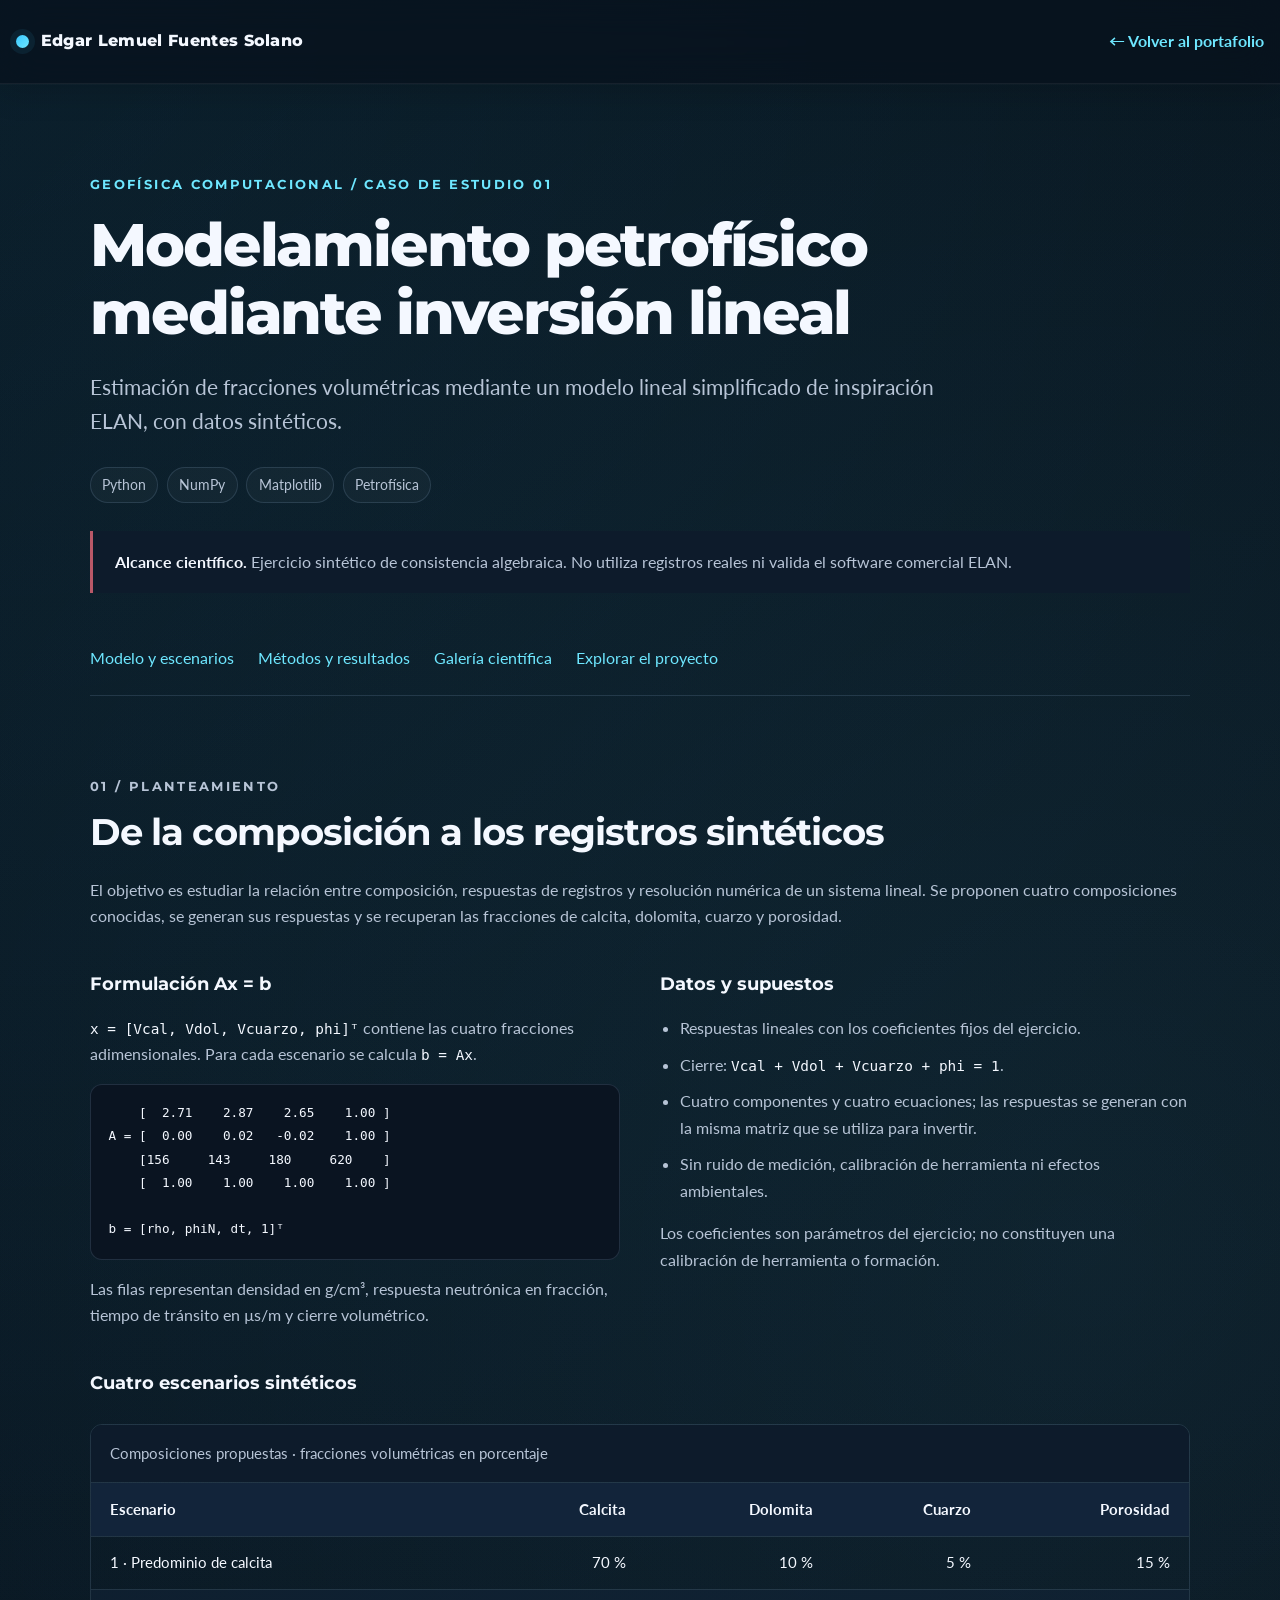
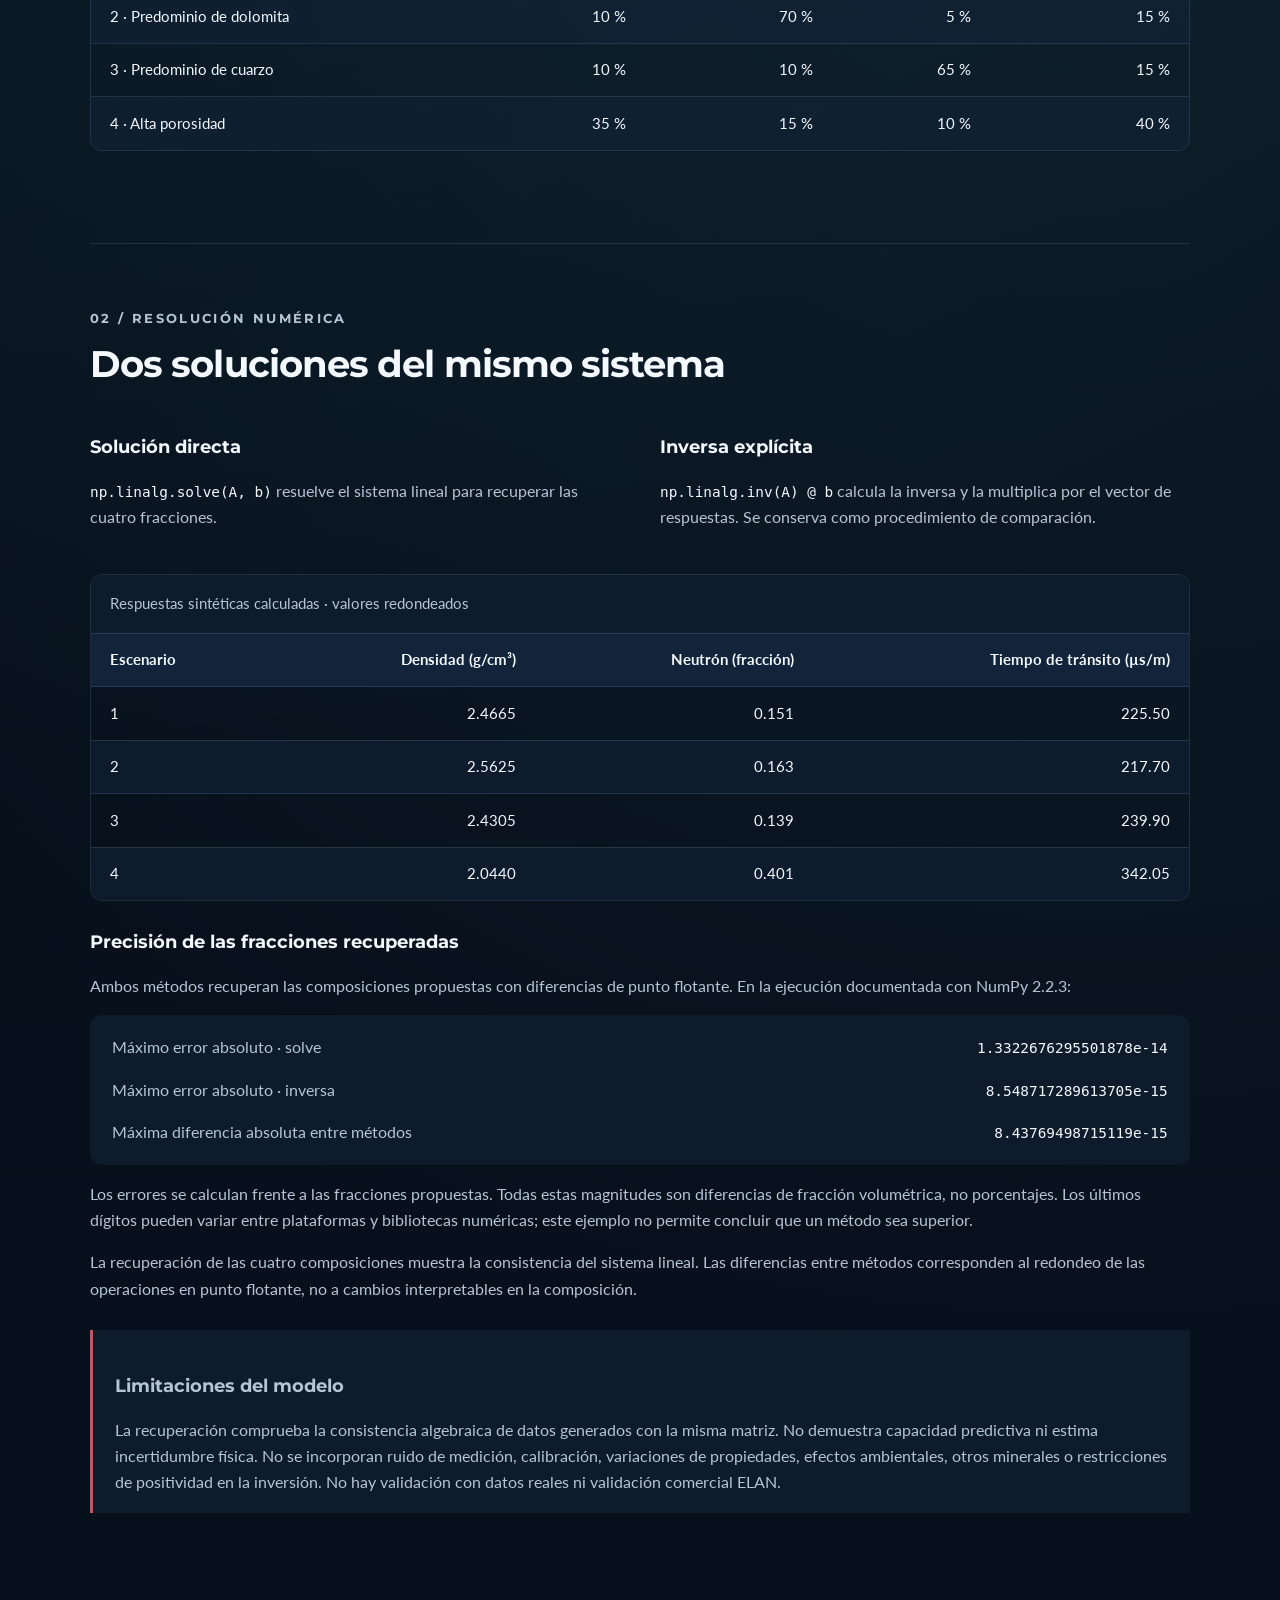
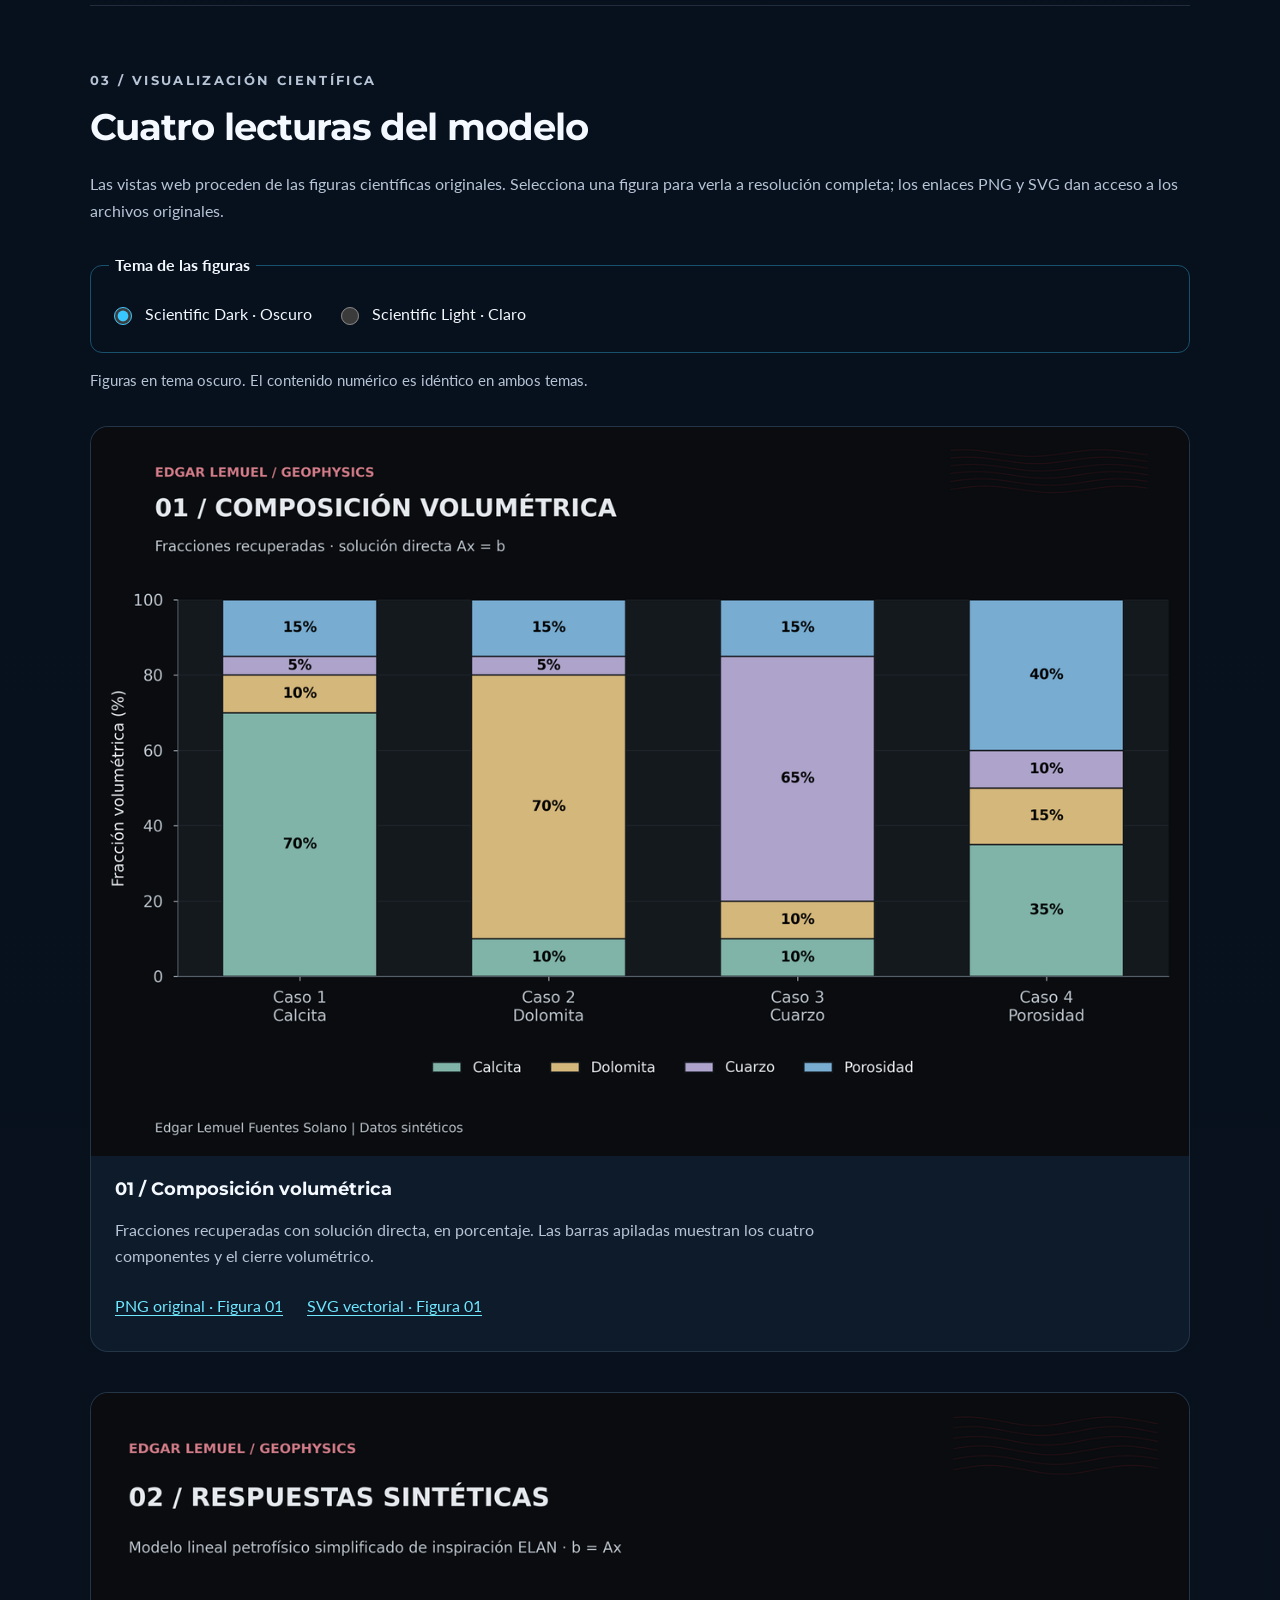
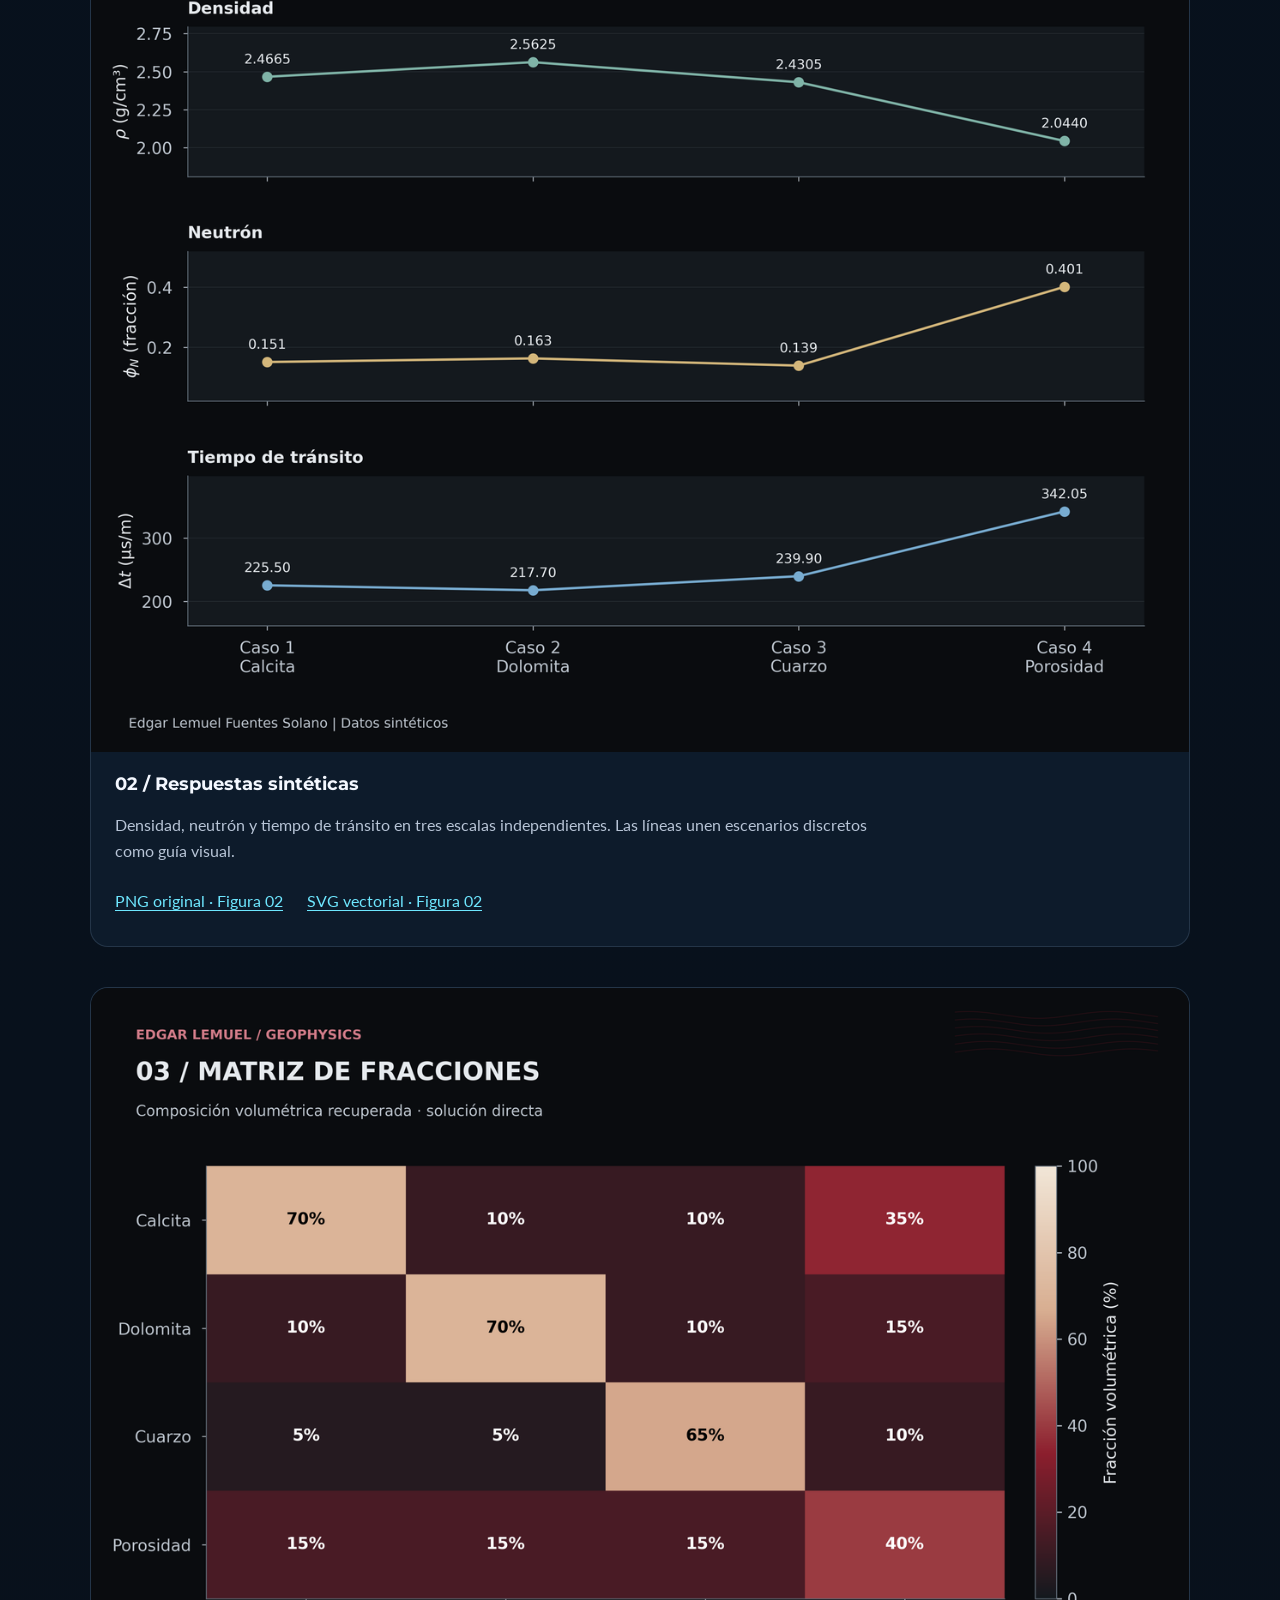
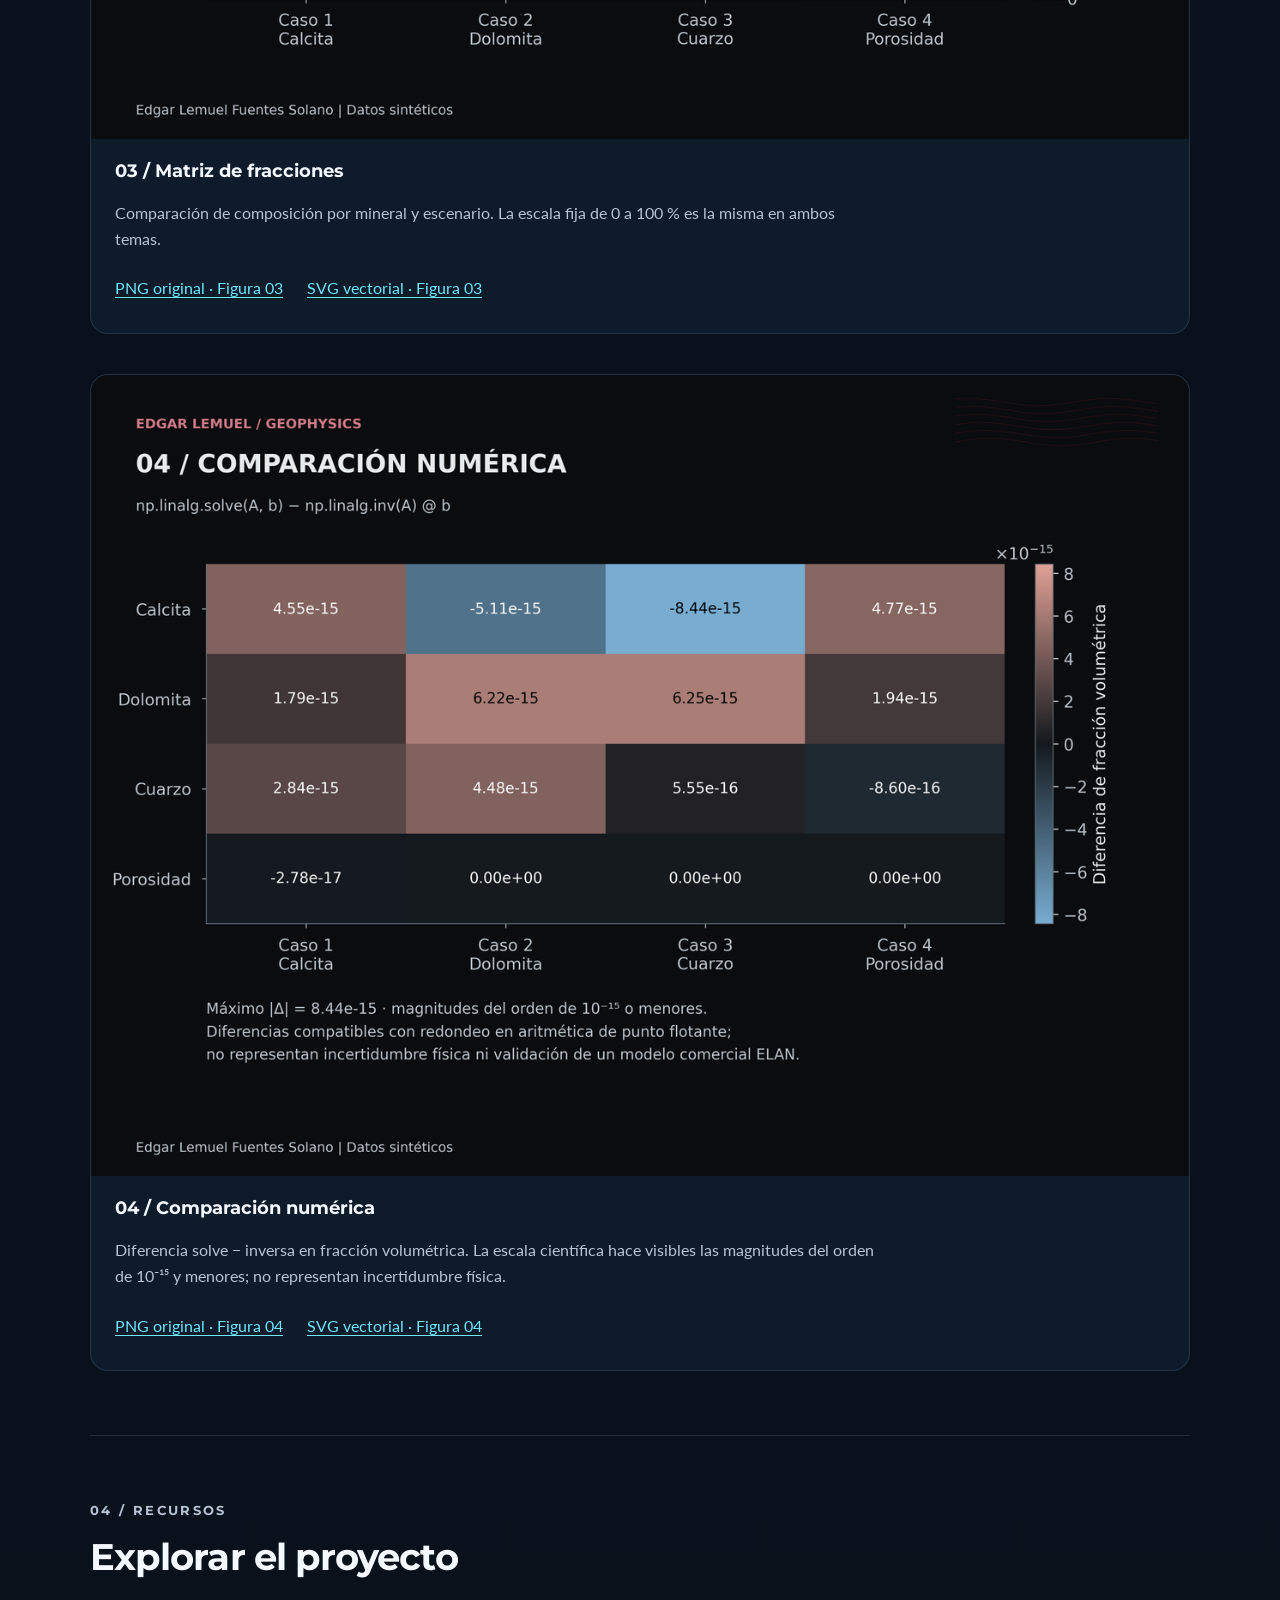
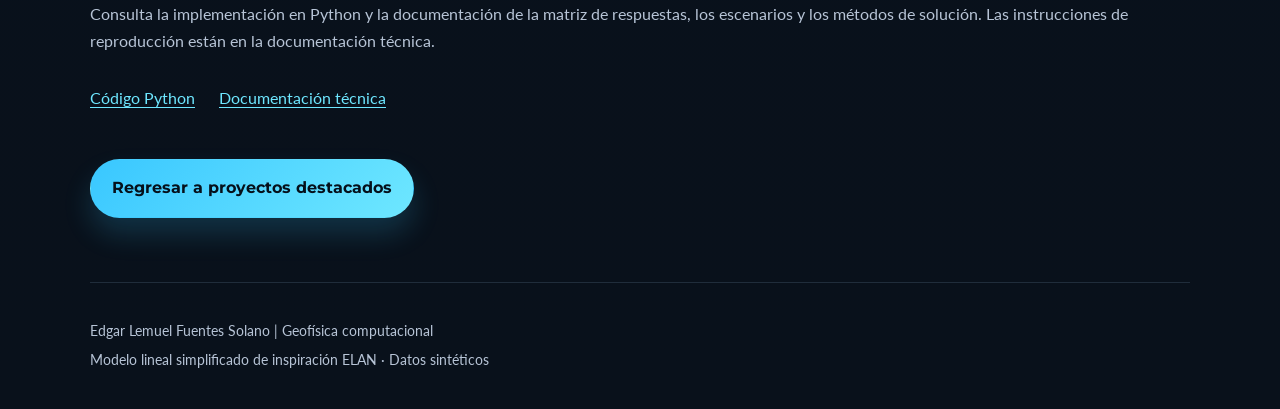
==== commit 5dde13cb: "Correccion editorial de los tres casos de estudio cientificos" ====
--- a/Proyectos/Petrofisica_ELAN/index.html
+++ b/Proyectos/Petrofisica_ELAN/index.html
@@ -1,182 +1,175 @@
-<!DOCTYPE html>
-<html lang="es">
-<head>
-    <meta charset="UTF-8">
-    <meta name="viewport" content="width=device-width, initial-scale=1.0">
-    <meta name="description" content="Modelamiento petrofísico mediante inversión lineal por Edgar Lemuel Fuentes Solano: cuatro escenarios sintéticos, formulación Ax = b y comparación numérica en Python.">
-    <title>Modelamiento petrofísico mediante inversión lineal | Edgar Lemuel</title>
-    <link rel="preconnect" href="https://fonts.googleapis.com">
-    <link rel="preconnect" href="https://fonts.gstatic.com" crossorigin>
-    <link href="https://fonts.googleapis.com/css2?family=Lato:wght@400;700;900&amp;family=Montserrat:wght@500;600;700;800&amp;display=swap" rel="stylesheet">
-    <link rel="stylesheet" href="../../style.css">
-    <link rel="stylesheet" href="project.css">
-    <script src="project.js" defer></script>
-</head>
-<body class="elan-page">
-    <a class="elan-skip" href="#contenido">Saltar al contenido</a>
-    <header class="site-header elan-header">
-        <div class="site-header__inner">
-            <a class="site-brand" href="../../index.html">Edgar Lemuel Fuentes Solano</a>
-            <a class="elan-back" href="../../index.html#proyectos"><span aria-hidden="true">← </span>Volver al portafolio</a>
-        </div>
-    </header>
-    <main id="contenido" class="elan-main" tabindex="-1">
-        <section class="elan-intro" aria-labelledby="titulo-proyecto">
-            <p class="section__eyebrow">Geofísica computacional / Caso de estudio 01</p>
-            <h1 id="titulo-proyecto">Modelamiento petrofísico mediante inversión lineal</h1>
-            <p class="elan-lead">Estimación de fracciones volumétricas mediante un modelo lineal simplificado de inspiración ELAN, con datos sintéticos.</p>
-            <ul class="project-card__tags" aria-label="Tecnologías y disciplina">
-                <li>Python</li><li>NumPy</li><li>Matplotlib</li><li>Petrofísica</li>
-            </ul>
-            <p class="elan-note"><strong>Alcance científico.</strong> Ejercicio sintético de consistencia algebraica. No utiliza registros reales ni valida el software comercial ELAN.</p>
-            <nav class="elan-nav" aria-label="Contenido del proyecto">
-                <a href="#modelo">Modelo y escenarios</a>
-                <a href="#resultados">Métodos y resultados</a>
-                <a href="#figuras">Galería científica</a>
-                <a href="#reproducir">Código y reproducción</a>
-            </nav>
-        </section>
-
-        <section class="elan-section" id="modelo" aria-labelledby="modelo-titulo">
-            <p class="section__eyebrow">01 / Planteamiento</p>
-            <h2 id="modelo-titulo">De la composición a los registros sintéticos</h2>
-            <p>El objetivo es estudiar la relación entre composición, respuestas de registros y resolución numérica de un sistema lineal. Se proponen cuatro composiciones conocidas, se generan sus respuestas y se recuperan las fracciones de calcita, dolomita, cuarzo y porosidad.</p>
-            <div class="elan-columns">
-                <div>
-                    <h3>Formulación Ax = b</h3>
-                    <p><code>x = [Vcal, Vdol, Vcuarzo, phi]ᵀ</code> contiene las cuatro fracciones adimensionales. Para cada escenario se calcula <code>b = A @ x_real</code>.</p>
-                    <div class="elan-equation" role="region" aria-label="Matriz petrofísica A y vector de respuestas b" tabindex="0">
-                        <pre><code>    [  2.71    2.87    2.65    1.00 ]
-A = [  0.00    0.02   -0.02    1.00 ]
-    [156     143     180     620    ]
-    [  1.00    1.00    1.00    1.00 ]
-
-b = [rho, phiN, dt, 1]ᵀ</code></pre>
-                    </div>
-                    <p>Las filas representan densidad en g/cm³, respuesta neutrónica en fracción, tiempo de tránsito en µs/m y cierre volumétrico.</p>
-                </div>
-                <div>
-                    <h3>Datos y supuestos</h3>
-                    <ul class="elan-list">
-                        <li>Respuestas lineales con los coeficientes fijos del ejercicio.</li>
-                        <li>Cierre: <code>Vcal + Vdol + Vcuarzo + phi = 1</code>.</li>
-                        <li>Cuatro componentes y cuatro ecuaciones; las respuestas se generan con la misma matriz que se utiliza para invertir.</li>
-                        <li>Sin ruido de medición, calibración de herramienta ni efectos ambientales.</li>
-                    </ul>
-                    <p>Los coeficientes son parámetros del ejercicio; no constituyen una calibración de herramienta o formación.</p>
-                </div>
-            </div>
-            <h3>Cuatro escenarios sintéticos</h3>
-            <div class="elan-table-wrap" role="region" aria-label="Composiciones de los cuatro escenarios; desplazamiento horizontal disponible" tabindex="0">
-                <table>
-                    <caption>Composiciones propuestas · fracciones volumétricas en porcentaje</caption>
-                    <thead><tr><th scope="col">Escenario</th><th scope="col">Calcita</th><th scope="col">Dolomita</th><th scope="col">Cuarzo</th><th scope="col">Porosidad</th></tr></thead>
-                    <tbody>
-                        <tr><th scope="row">1 · Predominio de calcita</th><td>70 %</td><td>10 %</td><td>5 %</td><td>15 %</td></tr>
-                        <tr><th scope="row">2 · Predominio de dolomita</th><td>10 %</td><td>70 %</td><td>5 %</td><td>15 %</td></tr>
-                        <tr><th scope="row">3 · Predominio de cuarzo</th><td>10 %</td><td>10 %</td><td>65 %</td><td>15 %</td></tr>
-                        <tr><th scope="row">4 · Alta porosidad</th><td>35 %</td><td>15 %</td><td>10 %</td><td>40 %</td></tr>
-                    </tbody>
-                </table>
-            </div>
-        </section>
-
-        <section class="elan-section" id="resultados" aria-labelledby="resultados-titulo">
-            <p class="section__eyebrow">02 / Resolución numérica</p>
-            <h2 id="resultados-titulo">Dos soluciones del mismo sistema</h2>
-            <div class="elan-columns">
-                <div><h3>Solución directa</h3><p><code>np.linalg.solve(A, b)</code> resuelve el sistema lineal para recuperar las cuatro fracciones.</p></div>
-                <div><h3>Inversa explícita</h3><p><code>np.linalg.inv(A) @ b</code> calcula la inversa y la multiplica por el vector de respuestas. Se conserva como procedimiento de comparación.</p></div>
-            </div>
-            <div class="elan-table-wrap" role="region" aria-label="Respuestas sintéticas; desplazamiento horizontal disponible" tabindex="0">
-                <table>
-                    <caption>Respuestas calculadas · valores redondeados para presentación, según el README</caption>
-                    <thead><tr><th scope="col">Escenario</th><th scope="col">Densidad (g/cm³)</th><th scope="col">Neutrón (fracción)</th><th scope="col">Tiempo de tránsito (µs/m)</th></tr></thead>
-                    <tbody>
-                        <tr><th scope="row">1</th><td>2.4665</td><td>0.151</td><td>225.50</td></tr>
-                        <tr><th scope="row">2</th><td>2.5625</td><td>0.163</td><td>217.70</td></tr>
-                        <tr><th scope="row">3</th><td>2.4305</td><td>0.139</td><td>239.90</td></tr>
-                        <tr><th scope="row">4</th><td>2.0440</td><td>0.401</td><td>342.05</td></tr>
-                    </tbody>
-                </table>
-            </div>
-            <h3>Resultados numéricos verificados</h3>
-            <p>Ambos métodos recuperan las composiciones propuestas con diferencias de punto flotante. En la ejecución documentada con NumPy 2.2.3:</p>
-            <dl class="elan-numbers">
-                <div><dt>Máximo error absoluto · solve</dt><dd><code>1.3322676295501878e-14</code></dd></div>
-                <div><dt>Máximo error absoluto · inversa</dt><dd><code>8.548717289613705e-15</code></dd></div>
-                <div><dt>Máxima diferencia absoluta entre métodos</dt><dd><code>8.43769498715119e-15</code></dd></div>
-            </dl>
-            <p>Los errores se calculan frente a las fracciones propuestas. Todas estas magnitudes son diferencias de fracción volumétrica, no porcentajes. Los últimos dígitos pueden variar entre plataformas y bibliotecas numéricas; este ejemplo no permite concluir que un método sea superior.</p>
-            <p>La <a href="Figuras/validacion.json">comprobación de entrega</a> registra la conservación exacta de los resultados tras los cambios visuales. Comprueba consistencia numérica y presentación del ejercicio.</p>
-            <aside class="elan-note" aria-labelledby="limites-titulo">
-                <h3 id="limites-titulo">Limitaciones del modelo</h3>
-                <p>La recuperación comprueba la consistencia algebraica de datos generados con la misma matriz. No demuestra capacidad predictiva ni estima incertidumbre física. No se incorporan ruido de medición, calibración, variaciones de propiedades, efectos ambientales, otros minerales o restricciones de positividad en la inversión. No hay validación con datos reales ni validación comercial ELAN.</p>
-            </aside>
-        </section>
-
-        <section class="elan-section" id="figuras" aria-labelledby="figuras-titulo">
-            <p class="section__eyebrow">03 / Visualización científica</p>
-            <h2 id="figuras-titulo">Cuatro lecturas del modelo</h2>
-            <p>Las vistas web proceden de las figuras científicas originales. Selecciona una figura para verla a resolución completa; los enlaces PNG y SVG dan acceso a los archivos originales.</p>
-            <fieldset class="elan-theme" id="tema-figuras" hidden>
-                <legend>Tema de las figuras</legend>
-                <label><input type="radio" name="tema-figuras" value="oscuro" checked aria-controls="galeria-figuras"> Scientific Dark · Oscuro</label>
-                <label><input type="radio" name="tema-figuras" value="claro" aria-controls="galeria-figuras"> Scientific Light · Claro</label>
-            </fieldset>
-            <p class="elan-status" id="estado-figuras" role="status" aria-live="polite">Figuras en tema oscuro. El contenido numérico es idéntico en ambos temas.</p>
-            <div class="elan-gallery" id="galeria-figuras">
-                <figure class="elan-figure" data-figure="01_composicion_volumetrica">
-                    <a class="elan-figure-view" data-format="png" href="Figuras/oscuro/01_composicion_volumetrica.png" aria-label="Ampliar figura 01: composición volumétrica">
-                        <img src="web/oscuro/01_composicion_volumetrica-1280.webp" srcset="web/oscuro/01_composicion_volumetrica-640.webp 640w, web/oscuro/01_composicion_volumetrica-1280.webp 1280w" sizes="(max-width: 760px) calc(100vw - 40px), 1100px" width="1280" height="851" loading="lazy" decoding="async" alt="Composición recuperada con solve: calcita dominante en el caso 1, dolomita en el 2, cuarzo en el 3 y porosidad del 40 % en el 4.">
-                    </a>
-                    <figcaption><h3>01 / Composición volumétrica</h3><p>Fracciones recuperadas con solución directa, en porcentaje. Las barras apiladas muestran los cuatro componentes y el cierre volumétrico.</p><div class="elan-downloads"><a data-format="png" href="Figuras/oscuro/01_composicion_volumetrica.png">PNG original · Figura 01</a><a data-format="svg" href="Figuras/oscuro/01_composicion_volumetrica.svg">SVG vectorial · Figura 01</a></div></figcaption>
-                </figure>
-                <figure class="elan-figure" data-figure="02_respuestas_sinteticas">
-                    <a class="elan-figure-view" data-format="png" href="Figuras/oscuro/02_respuestas_sinteticas.png" aria-label="Ampliar figura 02: respuestas sintéticas">
-                        <img src="web/oscuro/02_respuestas_sinteticas-1280.webp" srcset="web/oscuro/02_respuestas_sinteticas-640.webp 640w, web/oscuro/02_respuestas_sinteticas-1280.webp 1280w" sizes="(max-width: 760px) calc(100vw - 40px), 1100px" width="1280" height="1118" loading="lazy" decoding="async" alt="Tres paneles de densidad, neutrón y tiempo de tránsito sintéticos, con unidades independientes; sus valores se presentan en la tabla de respuestas calculadas.">
-                    </a>
-                    <figcaption><h3>02 / Respuestas sintéticas</h3><p>Densidad, neutrón y tiempo de tránsito en tres escalas independientes. Las líneas unen escenarios discretos como guía visual.</p><div class="elan-downloads"><a data-format="png" href="Figuras/oscuro/02_respuestas_sinteticas.png">PNG original · Figura 02</a><a data-format="svg" href="Figuras/oscuro/02_respuestas_sinteticas.svg">SVG vectorial · Figura 02</a></div></figcaption>
-                </figure>
-                <figure class="elan-figure" data-figure="03_mapa_fracciones">
-                    <a class="elan-figure-view" data-format="png" href="Figuras/oscuro/03_mapa_fracciones.png" aria-label="Ampliar figura 03: matriz de fracciones">
-                        <img src="web/oscuro/03_mapa_fracciones-1280.webp" srcset="web/oscuro/03_mapa_fracciones-640.webp 640w, web/oscuro/03_mapa_fracciones-1280.webp 1280w" sizes="(max-width: 760px) calc(100vw - 40px), 1100px" width="1280" height="876" loading="lazy" decoding="async" alt="Mapa de calor de las cuatro composiciones recuperadas, con porcentaje anotado en cada celda y escala fija de 0 a 100 %; corresponde a la tabla de escenarios.">
-                    </a>
-                    <figcaption><h3>03 / Matriz de fracciones</h3><p>Comparación de composición por mineral y escenario. La escala fija de 0 a 100 % es la misma en ambos temas.</p><div class="elan-downloads"><a data-format="png" href="Figuras/oscuro/03_mapa_fracciones.png">PNG original · Figura 03</a><a data-format="svg" href="Figuras/oscuro/03_mapa_fracciones.svg">SVG vectorial · Figura 03</a></div></figcaption>
-                </figure>
-                <figure class="elan-figure" data-figure="04_comparacion_numerica">
-                    <a class="elan-figure-view" data-format="png" href="Figuras/oscuro/04_comparacion_numerica.png" aria-label="Ampliar figura 04: comparación numérica">
-                        <img src="web/oscuro/04_comparacion_numerica-1280.webp" srcset="web/oscuro/04_comparacion_numerica-640.webp 640w, web/oscuro/04_comparacion_numerica-1280.webp 1280w" sizes="(max-width: 760px) calc(100vw - 40px), 1100px" width="1280" height="934" loading="lazy" decoding="async" alt="Diferencias de fracción volumétrica solve menos inversa, en escala divergente centrada en cero; la máxima magnitud es 8.44 por 10 elevado a menos 15, compatible con redondeo numérico.">
-                    </a>
-                    <figcaption><h3>04 / Comparación numérica</h3><p>Diferencia solve − inversa en fracción volumétrica. La escala científica hace visibles las magnitudes del orden de 10⁻¹⁵ y menores; no representan incertidumbre física.</p><div class="elan-downloads"><a data-format="png" href="Figuras/oscuro/04_comparacion_numerica.png">PNG original · Figura 04</a><a data-format="svg" href="Figuras/oscuro/04_comparacion_numerica.svg">SVG vectorial · Figura 04</a></div></figcaption>
-                </figure>
-            </div>
-            <noscript>
-                <p>Sin JavaScript se muestran las figuras oscuras. Puedes abrir las versiones claras directamente:</p>
-                <ul class="elan-list">
-                    <li><a href="Figuras/claro/01_composicion_volumetrica.png">Figura 01 · Clara</a></li>
-                    <li><a href="Figuras/claro/02_respuestas_sinteticas.png">Figura 02 · Clara</a></li>
-                    <li><a href="Figuras/claro/03_mapa_fracciones.png">Figura 03 · Clara</a></li>
-                    <li><a href="Figuras/claro/04_comparacion_numerica.png">Figura 04 · Clara</a></li>
-                </ul>
-            </noscript>
-        </section>
-
-        <section class="elan-section" id="reproducir" aria-labelledby="reproducir-titulo">
-            <p class="section__eyebrow">04 / Reproducibilidad</p>
-            <h2 id="reproducir-titulo">Código y documentación</h2>
-            <p>El modelo utiliza Python, NumPy y Matplotlib. Desde la raíz del portafolio, en un entorno que contenga estas dependencias:</p>
-            <pre class="elan-command"><code>python Proyectos/Petrofisica_ELAN/Petrofisica_ELAN.py</code></pre>
-            <p>El programa imprime ambas soluciones, genera las cuatro figuras en los dos temas y conserva la visualización interactiva local. El README describe la formulación, los supuestos y las instrucciones completas.</p>
-            <div class="elan-downloads elan-resources">
-                <a href="Petrofisica_ELAN.py" download>Código Python</a>
-                <a href="helioforge_style.py" download>Módulo de estilos</a>
-                <a href="README.md">Leer README</a>
-                <a href="Figuras/validacion.json">Resultados de la comprobación</a>
-            </div>
-            <a class="hero__button hero__button--primary elan-return" href="../../index.html#proyectos">Regresar a proyectos destacados</a>
-        </section>
-    </main>
-    <footer class="elan-footer"><p>Edgar Lemuel Fuentes Solano | Geofísica computacional</p><p>Modelo lineal simplificado de inspiración ELAN · Datos sintéticos</p></footer>
-</body>
-</html>
+<!DOCTYPE html>
+<html lang="es">
+<head>
+    <meta charset="UTF-8">
+    <meta name="viewport" content="width=device-width, initial-scale=1.0">
+    <meta name="description" content="Modelamiento petrofísico mediante inversión lineal por Edgar Lemuel Fuentes Solano: cuatro escenarios sintéticos, formulación Ax = b y comparación numérica en Python.">
+    <title>Modelamiento petrofísico mediante inversión lineal | Edgar Lemuel</title>
+    <link rel="preconnect" href="https://fonts.googleapis.com">
+    <link rel="preconnect" href="https://fonts.gstatic.com" crossorigin>
+    <link href="https://fonts.googleapis.com/css2?family=Lato:wght@400;700;900&amp;family=Montserrat:wght@500;600;700;800&amp;display=swap" rel="stylesheet">
+    <link rel="stylesheet" href="../../style.css">
+    <link rel="stylesheet" href="project.css">
+    <script src="project.js" defer></script>
+</head>
+<body class="elan-page">
+    <a class="elan-skip" href="#contenido">Saltar al contenido</a>
+    <header class="site-header elan-header">
+        <div class="site-header__inner">
+            <a class="site-brand" href="../../index.html">Edgar Lemuel Fuentes Solano</a>
+            <a class="elan-back" href="../../index.html#proyectos"><span aria-hidden="true">← </span>Volver al portafolio</a>
+        </div>
+    </header>
+    <main id="contenido" class="elan-main" tabindex="-1">
+        <section class="elan-intro" aria-labelledby="titulo-proyecto">
+            <p class="section__eyebrow">Geofísica computacional / Caso de estudio 01</p>
+            <h1 id="titulo-proyecto">Modelamiento petrofísico mediante inversión lineal</h1>
+            <p class="elan-lead">Estimación de fracciones volumétricas mediante un modelo lineal simplificado de inspiración ELAN, con datos sintéticos.</p>
+            <ul class="project-card__tags" aria-label="Tecnologías y disciplina">
+                <li>Python</li><li>NumPy</li><li>Matplotlib</li><li>Petrofísica</li>
+            </ul>
+            <p class="elan-note"><strong>Alcance científico.</strong> Ejercicio sintético de consistencia algebraica. No utiliza registros reales ni valida el software comercial ELAN.</p>
+            <nav class="elan-nav" aria-label="Contenido del proyecto">
+                <a href="#modelo">Modelo y escenarios</a>
+                <a href="#resultados">Métodos y resultados</a>
+                <a href="#figuras">Galería científica</a>
+                <a href="#reproducir">Explorar el proyecto</a>
+            </nav>
+        </section>
+
+        <section class="elan-section" id="modelo" aria-labelledby="modelo-titulo">
+            <p class="section__eyebrow">01 / Planteamiento</p>
+            <h2 id="modelo-titulo">De la composición a los registros sintéticos</h2>
+            <p>El objetivo es estudiar la relación entre composición, respuestas de registros y resolución numérica de un sistema lineal. Se proponen cuatro composiciones conocidas, se generan sus respuestas y se recuperan las fracciones de calcita, dolomita, cuarzo y porosidad.</p>
+            <div class="elan-columns">
+                <div>
+                    <h3>Formulación Ax = b</h3>
+                    <p><code>x = [Vcal, Vdol, Vcuarzo, phi]ᵀ</code> contiene las cuatro fracciones adimensionales. Para cada escenario se calcula <code>b = Ax</code>.</p>
+                    <div class="elan-equation" role="region" aria-label="Matriz petrofísica A y vector de respuestas b" tabindex="0">
+                        <pre><code>    [  2.71    2.87    2.65    1.00 ]
+A = [  0.00    0.02   -0.02    1.00 ]
+    [156     143     180     620    ]
+    [  1.00    1.00    1.00    1.00 ]
+
+b = [rho, phiN, dt, 1]ᵀ</code></pre>
+                    </div>
+                    <p>Las filas representan densidad en g/cm³, respuesta neutrónica en fracción, tiempo de tránsito en µs/m y cierre volumétrico.</p>
+                </div>
+                <div>
+                    <h3>Datos y supuestos</h3>
+                    <ul class="elan-list">
+                        <li>Respuestas lineales con los coeficientes fijos del ejercicio.</li>
+                        <li>Cierre: <code>Vcal + Vdol + Vcuarzo + phi = 1</code>.</li>
+                        <li>Cuatro componentes y cuatro ecuaciones; las respuestas se generan con la misma matriz que se utiliza para invertir.</li>
+                        <li>Sin ruido de medición, calibración de herramienta ni efectos ambientales.</li>
+                    </ul>
+                    <p>Los coeficientes son parámetros del ejercicio; no constituyen una calibración de herramienta o formación.</p>
+                </div>
+            </div>
+            <h3>Cuatro escenarios sintéticos</h3>
+            <div class="elan-table-wrap" role="region" aria-label="Composiciones de los cuatro escenarios; desplazamiento horizontal disponible" tabindex="0">
+                <table>
+                    <caption>Composiciones propuestas · fracciones volumétricas en porcentaje</caption>
+                    <thead><tr><th scope="col">Escenario</th><th scope="col">Calcita</th><th scope="col">Dolomita</th><th scope="col">Cuarzo</th><th scope="col">Porosidad</th></tr></thead>
+                    <tbody>
+                        <tr><th scope="row">1 · Predominio de calcita</th><td>70 %</td><td>10 %</td><td>5 %</td><td>15 %</td></tr>
+                        <tr><th scope="row">2 · Predominio de dolomita</th><td>10 %</td><td>70 %</td><td>5 %</td><td>15 %</td></tr>
+                        <tr><th scope="row">3 · Predominio de cuarzo</th><td>10 %</td><td>10 %</td><td>65 %</td><td>15 %</td></tr>
+                        <tr><th scope="row">4 · Alta porosidad</th><td>35 %</td><td>15 %</td><td>10 %</td><td>40 %</td></tr>
+                    </tbody>
+                </table>
+            </div>
+        </section>
+
+        <section class="elan-section" id="resultados" aria-labelledby="resultados-titulo">
+            <p class="section__eyebrow">02 / Resolución numérica</p>
+            <h2 id="resultados-titulo">Dos soluciones del mismo sistema</h2>
+            <div class="elan-columns">
+                <div><h3>Solución directa</h3><p><code>np.linalg.solve(A, b)</code> resuelve el sistema lineal para recuperar las cuatro fracciones.</p></div>
+                <div><h3>Inversa explícita</h3><p><code>np.linalg.inv(A) @ b</code> calcula la inversa y la multiplica por el vector de respuestas. Se conserva como procedimiento de comparación.</p></div>
+            </div>
+            <div class="elan-table-wrap" role="region" aria-label="Respuestas sintéticas; desplazamiento horizontal disponible" tabindex="0">
+                <table>
+                    <caption>Respuestas sintéticas calculadas · valores redondeados</caption>
+                    <thead><tr><th scope="col">Escenario</th><th scope="col">Densidad (g/cm³)</th><th scope="col">Neutrón (fracción)</th><th scope="col">Tiempo de tránsito (µs/m)</th></tr></thead>
+                    <tbody>
+                        <tr><th scope="row">1</th><td>2.4665</td><td>0.151</td><td>225.50</td></tr>
+                        <tr><th scope="row">2</th><td>2.5625</td><td>0.163</td><td>217.70</td></tr>
+                        <tr><th scope="row">3</th><td>2.4305</td><td>0.139</td><td>239.90</td></tr>
+                        <tr><th scope="row">4</th><td>2.0440</td><td>0.401</td><td>342.05</td></tr>
+                    </tbody>
+                </table>
+            </div>
+            <h3>Precisión de las fracciones recuperadas</h3>
+            <p>Ambos métodos recuperan las composiciones propuestas con diferencias de punto flotante. En la ejecución documentada con NumPy 2.2.3:</p>
+            <dl class="elan-numbers">
+                <div><dt>Máximo error absoluto · solve</dt><dd><code>1.3322676295501878e-14</code></dd></div>
+                <div><dt>Máximo error absoluto · inversa</dt><dd><code>8.548717289613705e-15</code></dd></div>
+                <div><dt>Máxima diferencia absoluta entre métodos</dt><dd><code>8.43769498715119e-15</code></dd></div>
+            </dl>
+            <p>Los errores se calculan frente a las fracciones propuestas. Todas estas magnitudes son diferencias de fracción volumétrica, no porcentajes. Los últimos dígitos pueden variar entre plataformas y bibliotecas numéricas; este ejemplo no permite concluir que un método sea superior.</p>
+            <p>La recuperación de las cuatro composiciones muestra la consistencia del sistema lineal. Las diferencias entre métodos corresponden al redondeo de las operaciones en punto flotante, no a cambios interpretables en la composición.</p>
+            <aside class="elan-note" aria-labelledby="limites-titulo">
+                <h3 id="limites-titulo">Limitaciones del modelo</h3>
+                <p>La recuperación comprueba la consistencia algebraica de datos generados con la misma matriz. No demuestra capacidad predictiva ni estima incertidumbre física. No se incorporan ruido de medición, calibración, variaciones de propiedades, efectos ambientales, otros minerales o restricciones de positividad en la inversión. No hay validación con datos reales ni validación comercial ELAN.</p>
+            </aside>
+        </section>
+
+        <section class="elan-section" id="figuras" aria-labelledby="figuras-titulo">
+            <p class="section__eyebrow">03 / Visualización científica</p>
+            <h2 id="figuras-titulo">Cuatro lecturas del modelo</h2>
+            <p>Las vistas web proceden de las figuras científicas originales. Selecciona una figura para verla a resolución completa; los enlaces PNG y SVG dan acceso a los archivos originales.</p>
+            <fieldset class="elan-theme" id="tema-figuras" hidden>
+                <legend>Tema de las figuras</legend>
+                <label><input type="radio" name="tema-figuras" value="oscuro" checked aria-controls="galeria-figuras"> Scientific Dark · Oscuro</label>
+                <label><input type="radio" name="tema-figuras" value="claro" aria-controls="galeria-figuras"> Scientific Light · Claro</label>
+            </fieldset>
+            <p class="elan-status" id="estado-figuras" role="status" aria-live="polite">Figuras en tema oscuro. El contenido numérico es idéntico en ambos temas.</p>
+            <div class="elan-gallery" id="galeria-figuras">
+                <figure class="elan-figure" data-figure="01_composicion_volumetrica">
+                    <a class="elan-figure-view" data-format="png" href="Figuras/oscuro/01_composicion_volumetrica.png" aria-label="Ampliar figura 01: composición volumétrica">
+                        <img src="web/oscuro/01_composicion_volumetrica-1280.webp" srcset="web/oscuro/01_composicion_volumetrica-640.webp 640w, web/oscuro/01_composicion_volumetrica-1280.webp 1280w" sizes="(max-width: 760px) calc(100vw - 40px), 1100px" width="1280" height="851" loading="lazy" decoding="async" alt="Composición recuperada con solve: calcita dominante en el caso 1, dolomita en el 2, cuarzo en el 3 y porosidad del 40 % en el 4.">
+                    </a>
+                    <figcaption><h3>01 / Composición volumétrica</h3><p>Fracciones recuperadas con solución directa, en porcentaje. Las barras apiladas muestran los cuatro componentes y el cierre volumétrico.</p><div class="elan-downloads"><a data-format="png" href="Figuras/oscuro/01_composicion_volumetrica.png">PNG original · Figura 01</a><a data-format="svg" href="Figuras/oscuro/01_composicion_volumetrica.svg">SVG vectorial · Figura 01</a></div></figcaption>
+                </figure>
+                <figure class="elan-figure" data-figure="02_respuestas_sinteticas">
+                    <a class="elan-figure-view" data-format="png" href="Figuras/oscuro/02_respuestas_sinteticas.png" aria-label="Ampliar figura 02: respuestas sintéticas">
+                        <img src="web/oscuro/02_respuestas_sinteticas-1280.webp" srcset="web/oscuro/02_respuestas_sinteticas-640.webp 640w, web/oscuro/02_respuestas_sinteticas-1280.webp 1280w" sizes="(max-width: 760px) calc(100vw - 40px), 1100px" width="1280" height="1118" loading="lazy" decoding="async" alt="Tres paneles de densidad, neutrón y tiempo de tránsito sintéticos, con unidades independientes; sus valores se presentan en la tabla de respuestas calculadas.">
+                    </a>
+                    <figcaption><h3>02 / Respuestas sintéticas</h3><p>Densidad, neutrón y tiempo de tránsito en tres escalas independientes. Las líneas unen escenarios discretos como guía visual.</p><div class="elan-downloads"><a data-format="png" href="Figuras/oscuro/02_respuestas_sinteticas.png">PNG original · Figura 02</a><a data-format="svg" href="Figuras/oscuro/02_respuestas_sinteticas.svg">SVG vectorial · Figura 02</a></div></figcaption>
+                </figure>
+                <figure class="elan-figure" data-figure="03_mapa_fracciones">
+                    <a class="elan-figure-view" data-format="png" href="Figuras/oscuro/03_mapa_fracciones.png" aria-label="Ampliar figura 03: matriz de fracciones">
+                        <img src="web/oscuro/03_mapa_fracciones-1280.webp" srcset="web/oscuro/03_mapa_fracciones-640.webp 640w, web/oscuro/03_mapa_fracciones-1280.webp 1280w" sizes="(max-width: 760px) calc(100vw - 40px), 1100px" width="1280" height="876" loading="lazy" decoding="async" alt="Mapa de calor de las cuatro composiciones recuperadas, con porcentaje anotado en cada celda y escala fija de 0 a 100 %; corresponde a la tabla de escenarios.">
+                    </a>
+                    <figcaption><h3>03 / Matriz de fracciones</h3><p>Comparación de composición por mineral y escenario. La escala fija de 0 a 100 % es la misma en ambos temas.</p><div class="elan-downloads"><a data-format="png" href="Figuras/oscuro/03_mapa_fracciones.png">PNG original · Figura 03</a><a data-format="svg" href="Figuras/oscuro/03_mapa_fracciones.svg">SVG vectorial · Figura 03</a></div></figcaption>
+                </figure>
+                <figure class="elan-figure" data-figure="04_comparacion_numerica">
+                    <a class="elan-figure-view" data-format="png" href="Figuras/oscuro/04_comparacion_numerica.png" aria-label="Ampliar figura 04: comparación numérica">
+                        <img src="web/oscuro/04_comparacion_numerica-1280.webp" srcset="web/oscuro/04_comparacion_numerica-640.webp 640w, web/oscuro/04_comparacion_numerica-1280.webp 1280w" sizes="(max-width: 760px) calc(100vw - 40px), 1100px" width="1280" height="934" loading="lazy" decoding="async" alt="Diferencias de fracción volumétrica solve menos inversa, en escala divergente centrada en cero; la máxima magnitud es 8.44 por 10 elevado a menos 15, compatible con redondeo numérico.">
+                    </a>
+                    <figcaption><h3>04 / Comparación numérica</h3><p>Diferencia solve − inversa en fracción volumétrica. La escala científica hace visibles las magnitudes del orden de 10⁻¹⁵ y menores; no representan incertidumbre física.</p><div class="elan-downloads"><a data-format="png" href="Figuras/oscuro/04_comparacion_numerica.png">PNG original · Figura 04</a><a data-format="svg" href="Figuras/oscuro/04_comparacion_numerica.svg">SVG vectorial · Figura 04</a></div></figcaption>
+                </figure>
+            </div>
+            <noscript>
+                <p>Sin JavaScript se muestran las figuras oscuras. Puedes abrir las versiones claras directamente:</p>
+                <ul class="elan-list">
+                    <li><a href="Figuras/claro/01_composicion_volumetrica.png">Figura 01 · Clara</a></li>
+                    <li><a href="Figuras/claro/02_respuestas_sinteticas.png">Figura 02 · Clara</a></li>
+                    <li><a href="Figuras/claro/03_mapa_fracciones.png">Figura 03 · Clara</a></li>
+                    <li><a href="Figuras/claro/04_comparacion_numerica.png">Figura 04 · Clara</a></li>
+                </ul>
+            </noscript>
+        </section>
+
+        <section class="elan-section" id="reproducir" aria-labelledby="reproducir-titulo">
+            <p class="section__eyebrow">04 / Recursos</p>
+            <h2 id="reproducir-titulo">Explorar el proyecto</h2>
+            <p>Consulta la implementación en Python y la documentación de la matriz de respuestas, los escenarios y los métodos de solución. Las instrucciones de reproducción están en la documentación técnica.</p>
+            <div class="elan-downloads elan-resources"><a href="Petrofisica_ELAN.py" download>Código Python</a><a href="README.md">Documentación técnica</a></div>
+            <a class="hero__button hero__button--primary elan-return" href="../../index.html#proyectos">Regresar a proyectos destacados</a>
+        </section>
+    </main>
+    <footer class="elan-footer"><p>Edgar Lemuel Fuentes Solano | Geofísica computacional</p><p>Modelo lineal simplificado de inspiración ELAN · Datos sintéticos</p></footer>
+</body>
+</html>
